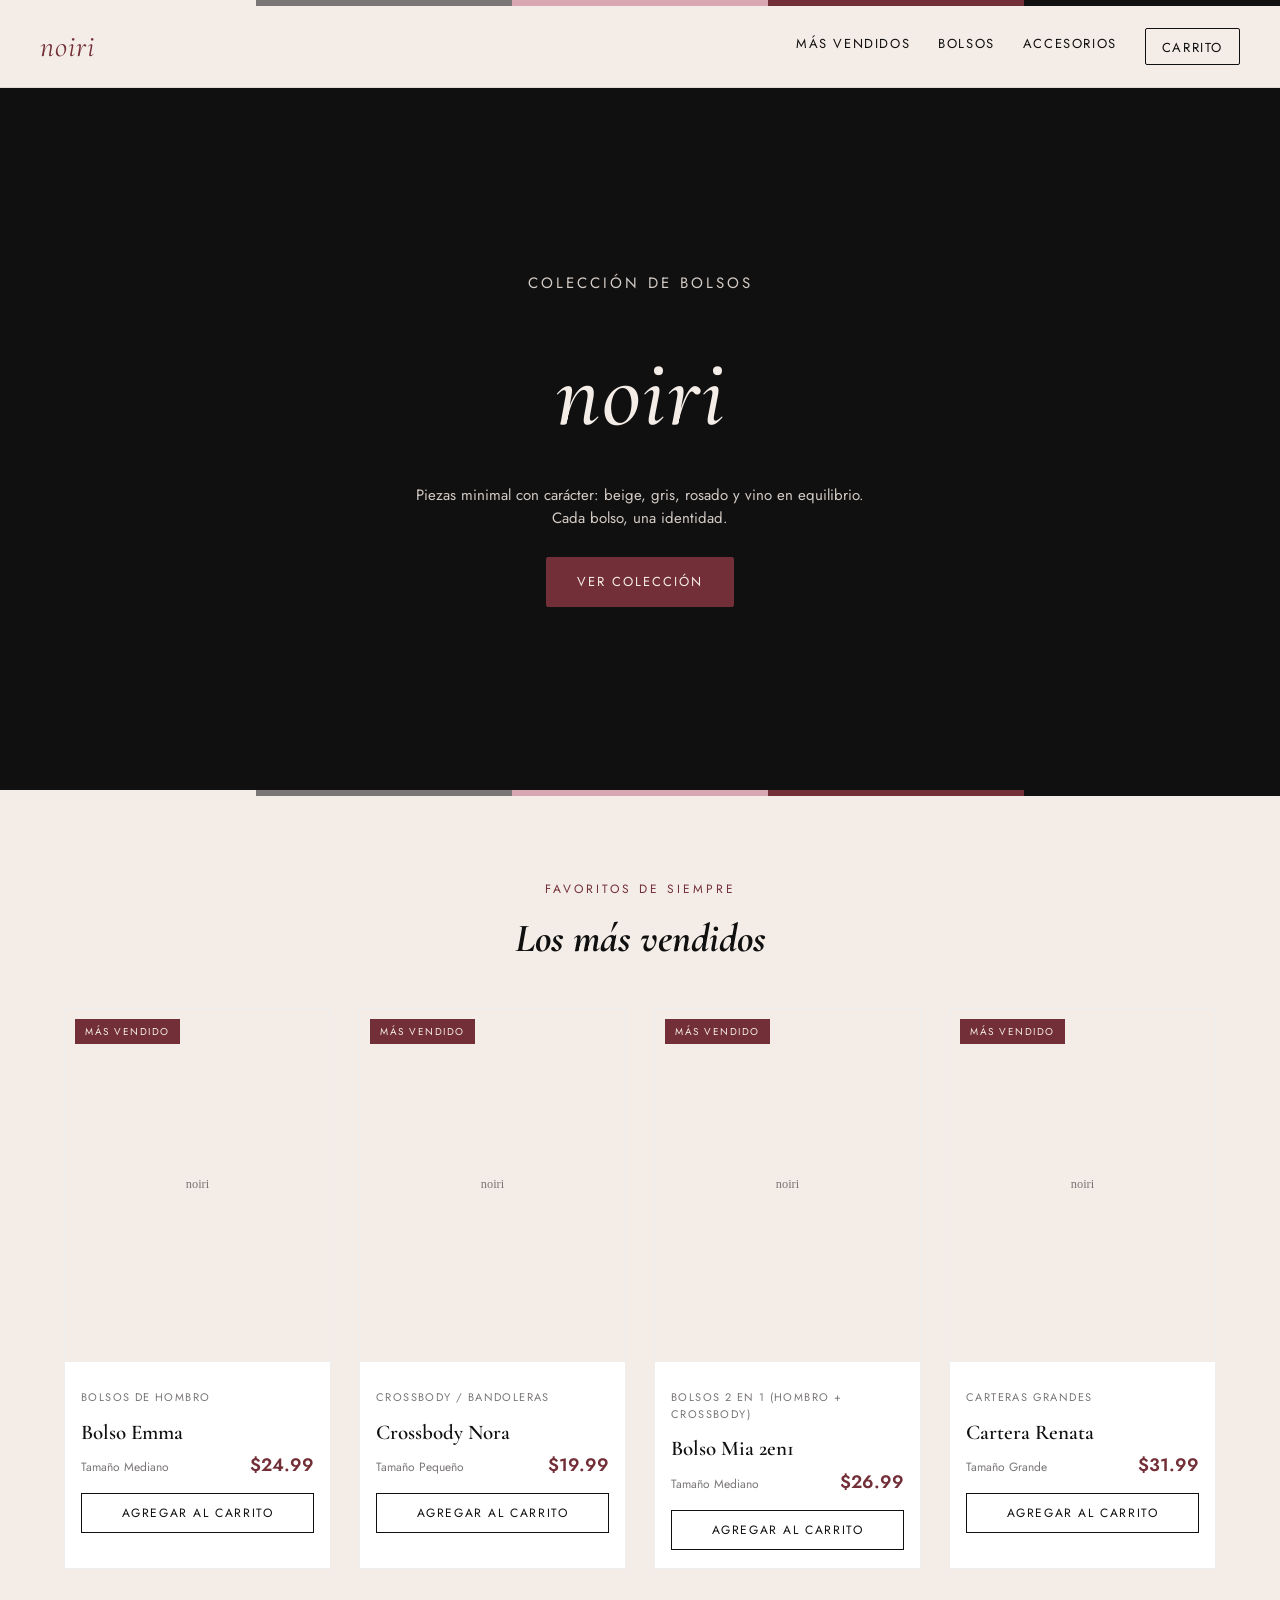
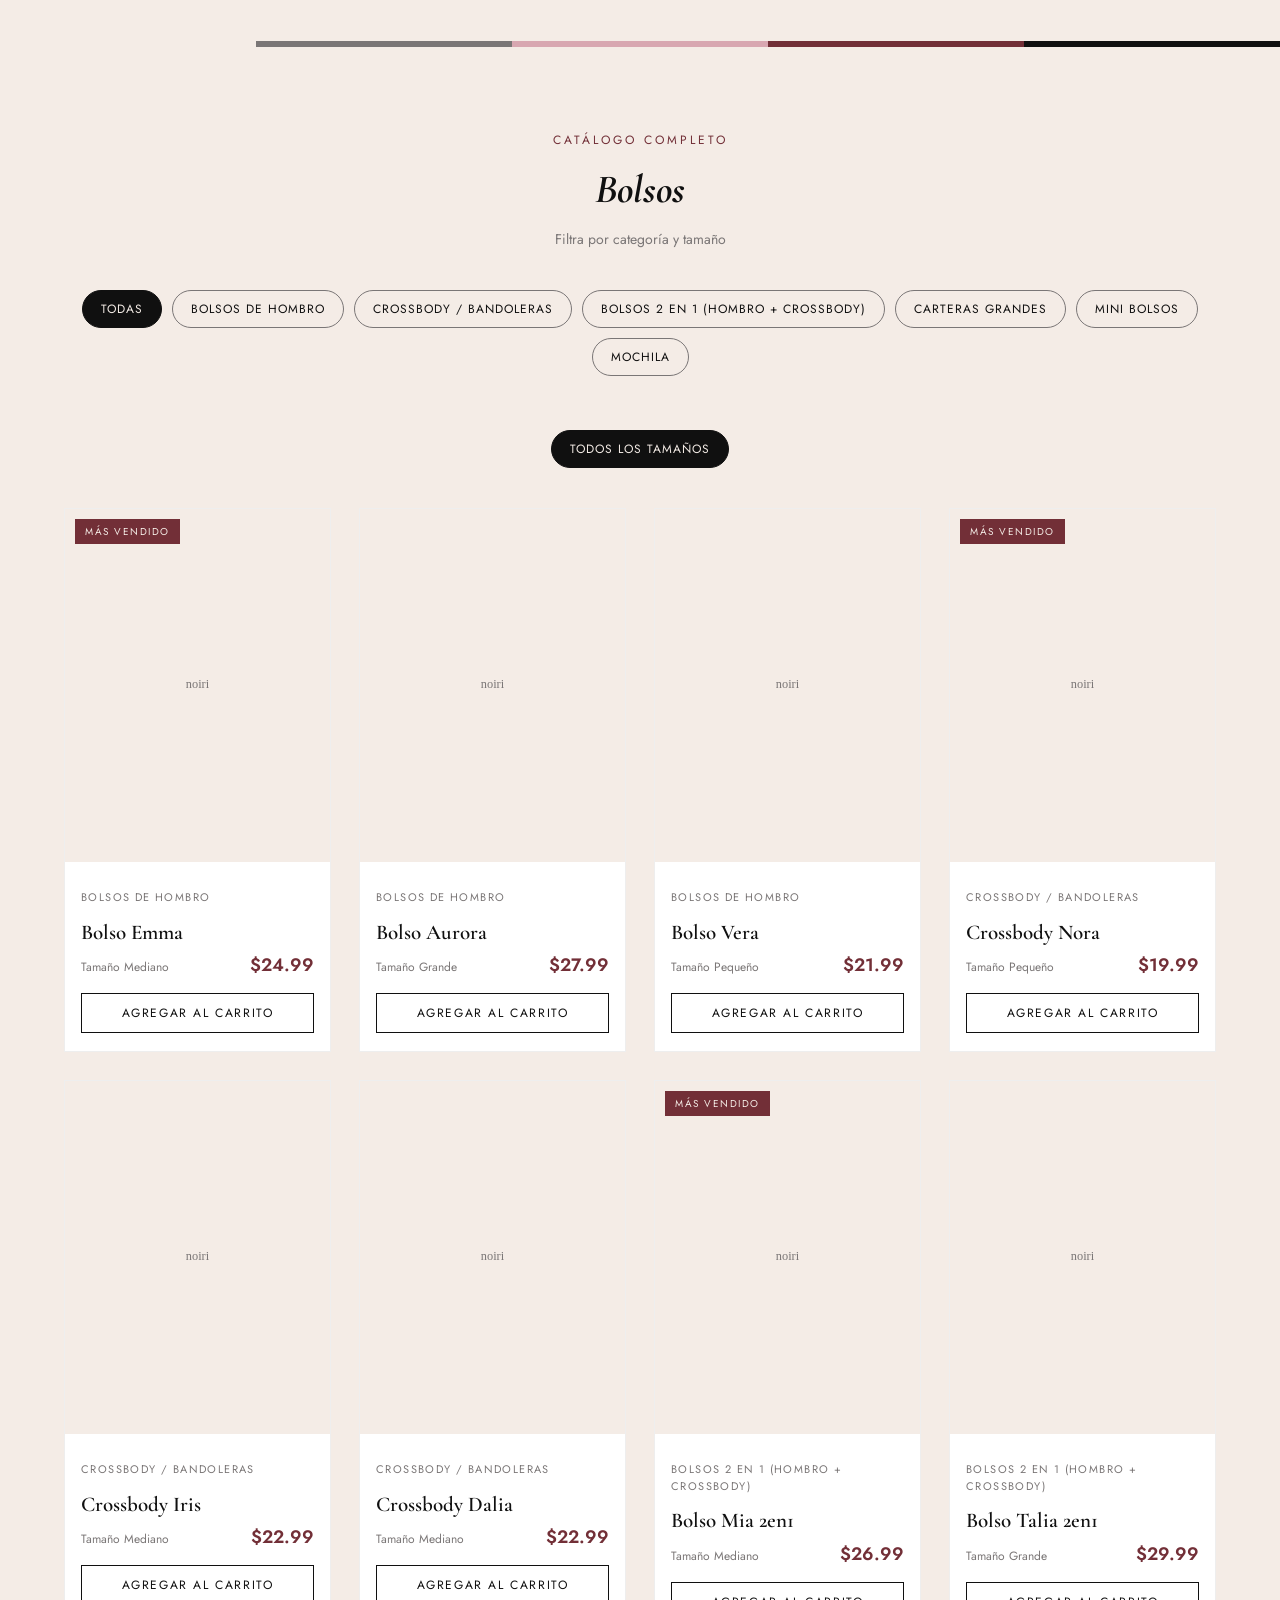
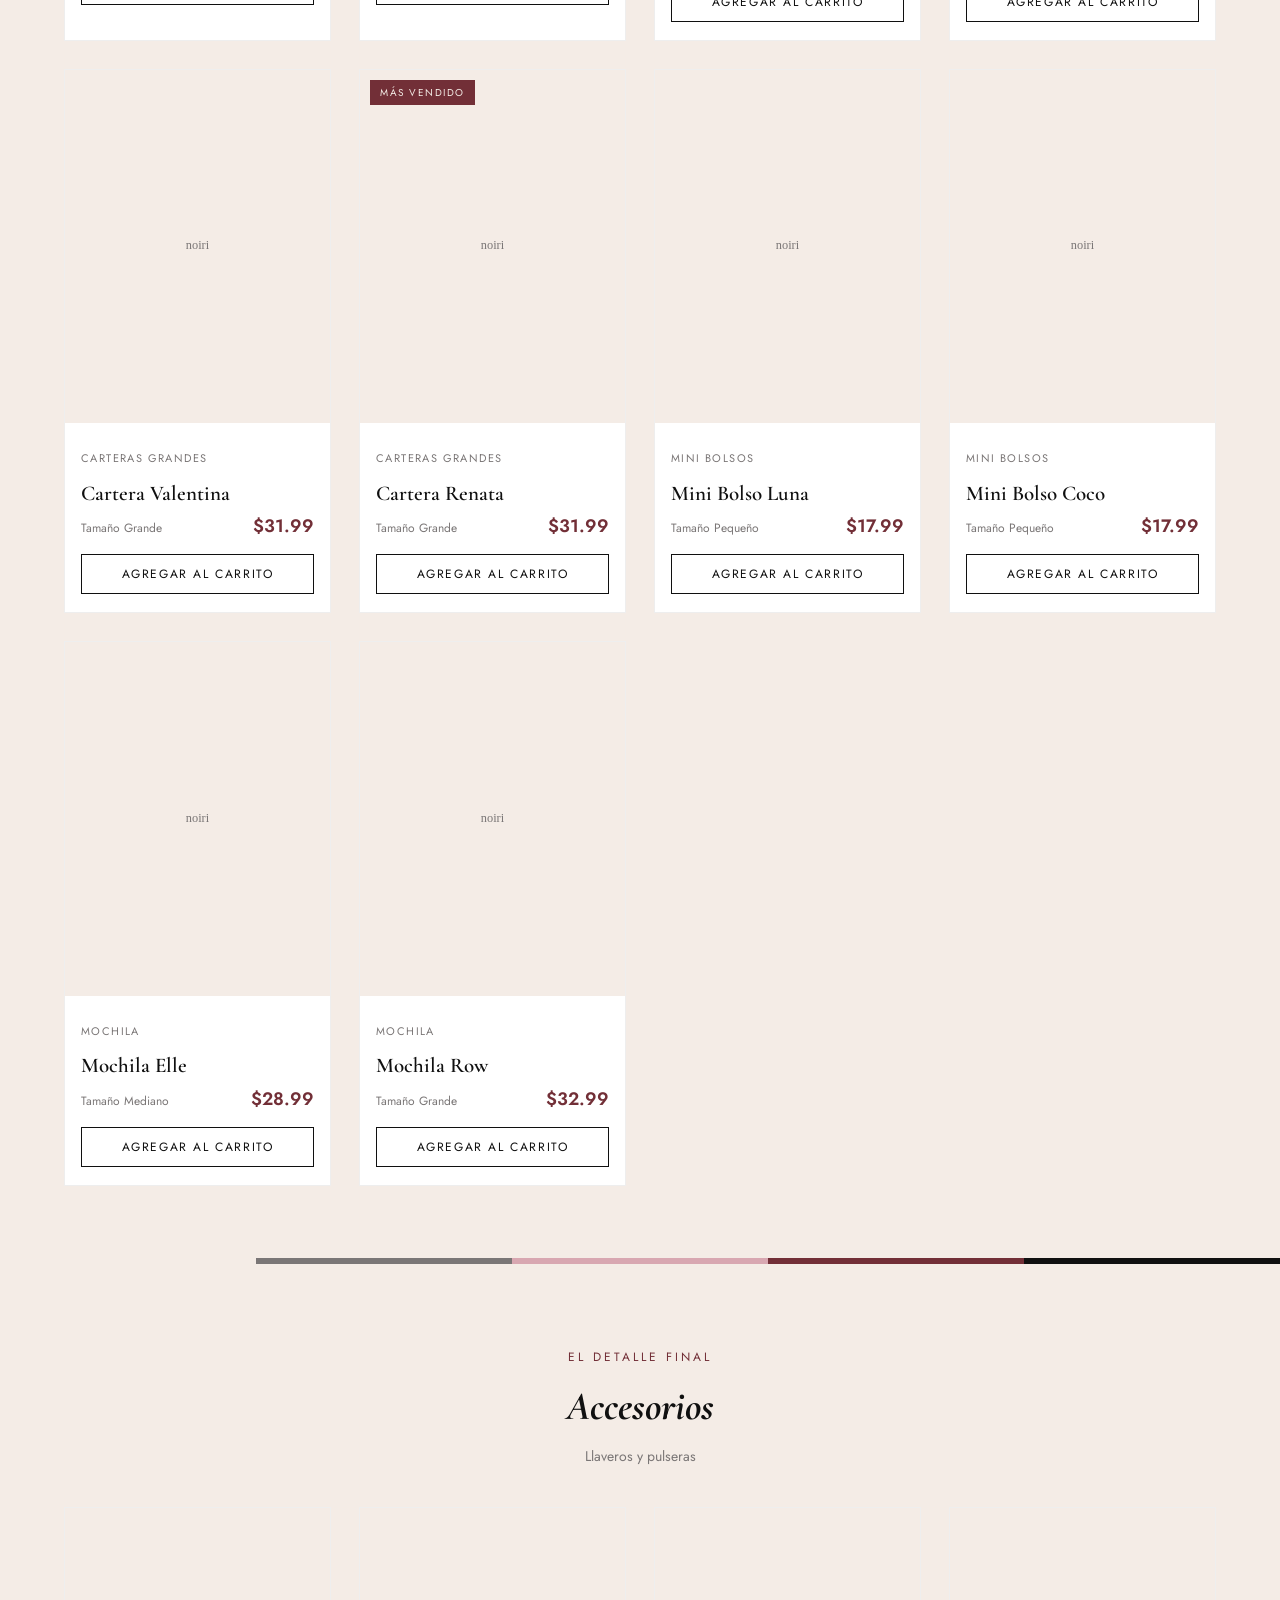
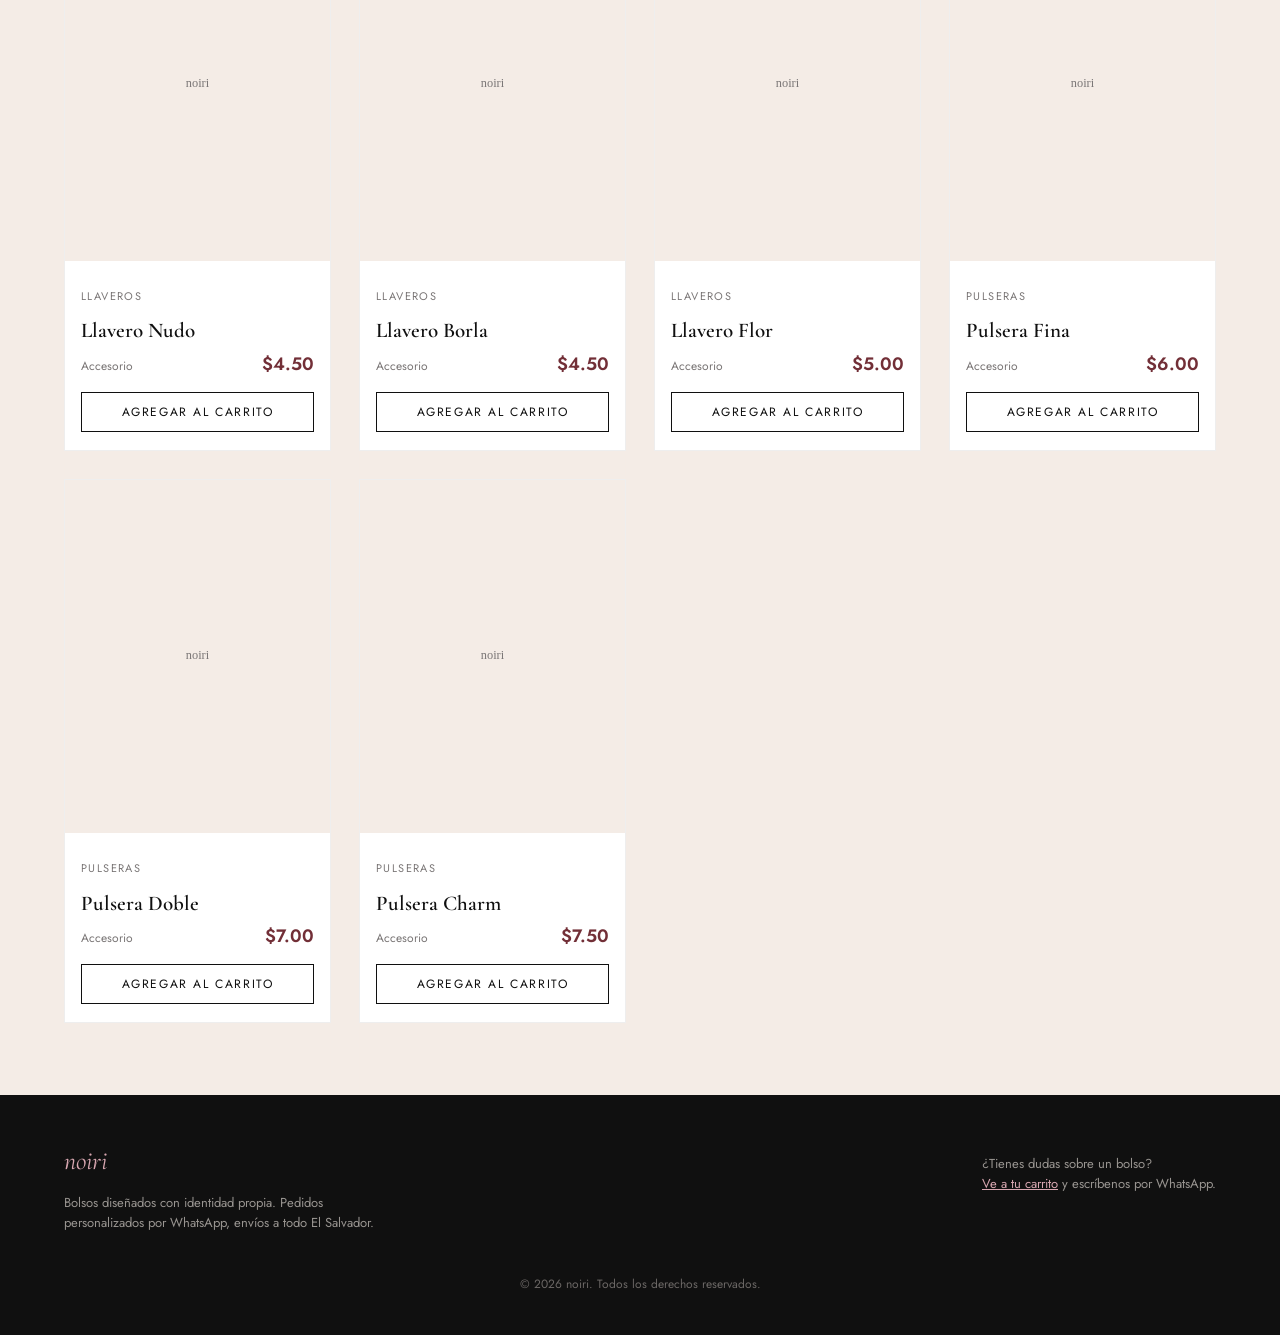
==== index.html @ 3b1f9d17 "Add files via upload" ====
<!DOCTYPE html>
<html lang="es">
<head>
<meta charset="UTF-8">
<meta name="viewport" content="width=device-width, initial-scale=1.0">
<title>noiri — Bolsos con identidad</title>
<meta name="description" content="noiri: bolsos de hombro, crossbody, mini bolsos, carteras grandes, mochilas y accesorios.">
<link rel="preconnect" href="https://fonts.googleapis.com">
<link href="https://fonts.googleapis.com/css2?family=Cormorant+Garamond:ital,wght@0,500;0,600;1,500;1,600&family=Jost:wght@400;500;600&display=swap" rel="stylesheet">
<link rel="stylesheet" href="css/style.css">
</head>
<body>

<div class="cinta-noiri"><span class="c1"></span><span class="c2"></span><span class="c3"></span><span class="c4"></span><span class="c5"></span></div>

<header class="encabezado">
  <div class="envoltorio encabezado-fila" id="encabezadoFila">
    <a href="index.html" class="logo">noiri</a>
    <nav class="nav-principal">
      <a href="#mas-vendidos">Más vendidos</a>
      <a href="#bolsos">Bolsos</a>
      <a href="#accesorios">Accesorios</a>
      <a href="carrito.html" class="icono-carrito">
        Carrito <span class="badge-carrito" data-cart-badge>0</span>
      </a>
    </nav>
    <button class="btn-menu-movil" id="btnMenuMovil" aria-label="Abrir menú">☰</button>
  </div>
</header>

<section class="hero">
  <div class="hero-contenido">
    <p class="hero-eyebrow">Colección de bolsos</p>
    <h1>noiri</h1>
    <p>Piezas minimal con carácter: beige, gris, rosado y vino en equilibrio. Cada bolso, una identidad.</p>
    <a href="#bolsos" class="btn-vino">Ver colección</a>
  </div>
</section>

<div class="cinta-noiri"><span class="c1"></span><span class="c2"></span><span class="c3"></span><span class="c4"></span><span class="c5"></span></div>

<!-- ================= MÁS VENDIDOS ================= -->
<section class="seccion" id="mas-vendidos">
  <div class="envoltorio">
    <div class="seccion-encabezado">
      <p class="seccion-eyebrow">Favoritos de siempre</p>
      <h2 class="seccion-titulo">Los más vendidos</h2>
    </div>
    <div class="grilla-productos" id="grillaMasVendidos"></div>
  </div>
</section>

<div class="cinta-noiri"><span class="c1"></span><span class="c2"></span><span class="c3"></span><span class="c4"></span><span class="c5"></span></div>

<!-- ================= BOLSOS ================= -->
<section class="seccion" id="bolsos">
  <div class="envoltorio">
    <div class="seccion-encabezado">
      <p class="seccion-eyebrow">Catálogo completo</p>
      <h2 class="seccion-titulo">Bolsos</h2>
      <p class="seccion-sub">Filtra por categoría y tamaño</p>
    </div>

    <div class="filtros-fila">
      <div class="filtros" id="filtrosCategoria">
        <button class="chip activo" data-categoria="todas">Todas</button>
        <!-- las categorías se generan también por JS a partir de products.js -->
      </div>
      <div class="filtros" id="filtrosTamano">
        <button class="chip activo" data-tamano="todos">Todos los tamaños</button>
      </div>
    </div>

    <div class="grilla-productos" id="grillaBolsos"></div>
  </div>
</section>

<div class="cinta-noiri"><span class="c1"></span><span class="c2"></span><span class="c3"></span><span class="c4"></span><span class="c5"></span></div>

<!-- ================= ACCESORIOS ================= -->
<section class="seccion" id="accesorios">
  <div class="envoltorio">
    <div class="seccion-encabezado">
      <p class="seccion-eyebrow">El detalle final</p>
      <h2 class="seccion-titulo">Accesorios</h2>
      <p class="seccion-sub">Llaveros y pulseras</p>
    </div>
    <div class="grilla-productos" id="grillaAccesorios"></div>
  </div>
</section>

<!-- ================= MODAL GALERÍA (4 fotos) ================= -->
<div class="modal-fondo" id="modalGaleria">
  <div class="modal-galeria">
    <button class="modal-cerrar" id="cerrarModal" aria-label="Cerrar">&times;</button>
    <h3 class="modal-titulo" id="modalTitulo"></h3>
    <div class="modal-grid-fotos" id="modalFotos"></div>
    <button class="btn-agregar" id="modalBtnAgregar" style="width:auto; padding:12px 28px;">Agregar al carrito</button>
  </div>
</div>

<footer>
  <div class="envoltorio footer-fila">
    <div>
      <div class="footer-logo">noiri</div>
      <p>Bolsos diseñados con identidad propia. Pedidos personalizados por WhatsApp, envíos a todo El Salvador.</p>
    </div>
    <div>
      <p>¿Tienes dudas sobre un bolso?<br><a href="carrito.html" style="color:#D8A7B1; text-decoration:underline;">Ve a tu carrito</a> y escríbenos por WhatsApp.</p>
    </div>
  </div>
  <p class="footer-copy">© <span id="anio"></span> noiri. Todos los derechos reservados.</p>
</footer>

<script src="js/products.js"></script>
<script src="js/common.js"></script>
<script src="js/store.js"></script>
<script>document.getElementById("anio").textContent = new Date().getFullYear();</script>
</body>
</html>
---- css/style.css ----
/* ==========================================================================
   NOIRI — Identidad visual
   Beige base · Gris equilibrador · Rosado femenino · Vino con carácter
   · Negro estructura
   ========================================================================== */

:root {
  --beige: #F4ECE6;
  --gris: #7A7676;
  --rosado: #D8A7B1;
  --vino: #722F37;
  --negro: #101010;

  --radio: 2px;
  --transicion: 0.35s ease;
  --font-display: "Cormorant Garamond", Georgia, serif;
  --font-body: "Jost", "Helvetica Neue", Arial, sans-serif;
}

* { box-sizing: border-box; }
html { scroll-behavior: smooth; }

body {
  margin: 0;
  background: var(--beige);
  color: var(--negro);
  font-family: var(--font-body);
  font-size: 16px;
  line-height: 1.5;
  -webkit-font-smoothing: antialiased;
}

img { max-width: 100%; display: block; }
a { color: inherit; text-decoration: none; }
button { font-family: inherit; cursor: pointer; }

/* -------------------- La "cinta" — elemento firma de la marca --------------------
   Franja delgada con los 5 colores oficiales. Actúa como el "sello" de noiri
   y reaparece como separador entre secciones en vez de una línea genérica. */
.cinta-noiri {
  height: 6px;
  width: 100%;
  display: flex;
}
.cinta-noiri span { flex: 1; }
.cinta-noiri .c1 { background: var(--beige); }
.cinta-noiri .c2 { background: var(--gris); }
.cinta-noiri .c3 { background: var(--rosado); }
.cinta-noiri .c4 { background: var(--vino); }
.cinta-noiri .c5 { background: var(--negro); }

.envoltorio {
  max-width: 1200px;
  margin: 0 auto;
  padding: 0 24px;
}

/* -------------------- Encabezado -------------------- */
.encabezado {
  position: sticky;
  top: 0;
  z-index: 40;
  background: var(--beige);
  border-bottom: 1px solid rgba(16,16,16,0.08);
}
.encabezado-fila {
  display: flex;
  align-items: center;
  justify-content: space-between;
  padding: 18px 0;
}
.logo {
  font-family: var(--font-display);
  font-style: italic;
  font-size: 30px;
  letter-spacing: 1px;
  color: var(--vino);
}
.nav-principal {
  display: flex;
  gap: 28px;
  align-items: center;
}
.nav-principal a {
  font-size: 13px;
  letter-spacing: 1.6px;
  text-transform: uppercase;
  color: var(--negro);
  position: relative;
  padding-bottom: 6px;
}
.nav-principal a::after {
  content: "";
  position: absolute;
  left: 0; right: 0; bottom: 0;
  height: 1px;
  background: var(--vino);
  transform: scaleX(0);
  transition: transform var(--transicion);
}
.nav-principal a:hover::after { transform: scaleX(1); }

.icono-carrito {
  position: relative;
  display: inline-flex;
  align-items: center;
  gap: 6px;
  font-size: 13px;
  letter-spacing: 1.4px;
  text-transform: uppercase;
  border: 1px solid var(--negro);
  padding: 9px 16px;
  border-radius: var(--radio);
  transition: background var(--transicion), color var(--transicion);
}
.icono-carrito:hover { background: var(--negro); color: var(--beige); }
.badge-carrito {
  display: none;
  align-items: center;
  justify-content: center;
  min-width: 18px;
  height: 18px;
  border-radius: 50%;
  background: var(--vino);
  color: var(--beige);
  font-size: 11px;
  padding: 0 4px;
}

.btn-menu-movil {
  display: none;
  background: none;
  border: none;
  font-size: 26px;
  color: var(--negro);
}

/* -------------------- Héroe -------------------- */
.hero {
  position: relative;
  min-height: 78vh;
  display: flex;
  align-items: center;
  justify-content: center;
  text-align: center;
  background: linear-gradient(180deg, rgba(16,16,16,0.08), rgba(16,16,16,0.35)),
              var(--negro) url("../images/hero.webp") center/cover no-repeat;
}
.hero-contenido { color: var(--beige); padding: 0 20px; }
.hero-eyebrow {
  font-size: 12px;
  letter-spacing: 3px;
  text-transform: uppercase;
  color: var(--rosado);
  margin-bottom: 18px;
}
.hero h1 {
  font-family: var(--font-display);
  font-style: italic;
  font-weight: 500;
  font-size: clamp(48px, 9vw, 96px);
  margin: 0 0 18px;
  letter-spacing: 1px;
}
.hero p {
  max-width: 480px;
  margin: 0 auto 28px;
  font-size: 15px;
  color: rgba(244,236,230,0.85);
}
.btn-vino {
  display: inline-block;
  background: var(--vino);
  color: var(--beige);
  border: 1px solid var(--vino);
  padding: 14px 30px;
  font-size: 13px;
  letter-spacing: 2px;
  text-transform: uppercase;
  border-radius: var(--radio);
  transition: background var(--transicion), color var(--transicion);
}
.btn-vino:hover { background: transparent; color: var(--beige); border-color: var(--beige); }

/* -------------------- Secciones -------------------- */
.seccion { padding: 72px 0; }
.seccion-encabezado { text-align: center; margin-bottom: 40px; }
.seccion-eyebrow {
  font-size: 12px;
  letter-spacing: 3px;
  text-transform: uppercase;
  color: var(--vino);
  margin-bottom: 10px;
}
.seccion-titulo {
  font-family: var(--font-display);
  font-style: italic;
  font-size: 40px;
  margin: 0;
  color: var(--negro);
}
.seccion-sub {
  color: var(--gris);
  font-size: 14px;
  margin-top: 10px;
}

/* -------------------- Filtros -------------------- */
.filtros {
  display: flex;
  flex-wrap: wrap;
  gap: 10px;
  justify-content: center;
  margin-bottom: 40px;
}
.chip {
  font-size: 12px;
  letter-spacing: 1px;
  text-transform: uppercase;
  padding: 9px 18px;
  border: 1px solid var(--gris);
  border-radius: 20px;
  background: transparent;
  color: var(--negro);
  transition: all var(--transicion);
}
.chip:hover { border-color: var(--vino); }
.chip.activo {
  background: var(--negro);
  border-color: var(--negro);
  color: var(--beige);
}
.filtros-fila { display: flex; flex-direction: column; gap: 14px; align-items: center; }

/* -------------------- Grilla de productos -------------------- */
.grilla-productos {
  display: grid;
  grid-template-columns: repeat(auto-fill, minmax(230px, 1fr));
  gap: 28px;
}
.tarjeta-producto {
  background: #fff;
  border: 1px solid rgba(16,16,16,0.07);
  overflow: hidden;
  transition: box-shadow var(--transicion);
}
.tarjeta-producto:hover { box-shadow: 0 14px 30px rgba(16,16,16,0.12); }

.foto-producto {
  position: relative;
  aspect-ratio: 3 / 4;
  overflow: hidden;
  background: var(--beige);
  cursor: pointer;
}
.foto-producto img {
  position: absolute;
  inset: 0;
  width: 100%; height: 100%;
  object-fit: cover;
  transition: opacity var(--transicion);
}
.foto-producto img.foto-atras { opacity: 0; }
.foto-producto:hover img.foto-frente { opacity: 0; }
.foto-producto:hover img.foto-atras { opacity: 1; }

.etiqueta-vendido {
  position: absolute;
  top: 10px; left: 10px;
  background: var(--vino);
  color: var(--beige);
  font-size: 10px;
  letter-spacing: 1.5px;
  text-transform: uppercase;
  padding: 5px 10px;
  z-index: 2;
}

.info-producto { padding: 16px 16px 18px; }
.info-producto .categoria {
  font-size: 11px;
  letter-spacing: 1.4px;
  text-transform: uppercase;
  color: var(--gris);
}
.info-producto h3 {
  font-family: var(--font-display);
  font-size: 21px;
  margin: 6px 0 4px;
  font-weight: 600;
}
.info-producto .tamano-precio {
  display: flex;
  justify-content: space-between;
  align-items: baseline;
  margin-bottom: 14px;
}
.info-producto .tamano-precio .precio {
  font-size: 18px;
  color: var(--vino);
  font-weight: 600;
}
.info-producto .tamano-precio .tamano { font-size: 12px; color: var(--gris); }

.btn-agregar {
  width: 100%;
  border: 1px solid var(--negro);
  background: transparent;
  color: var(--negro);
  padding: 10px 0;
  font-size: 12px;
  letter-spacing: 1.6px;
  text-transform: uppercase;
  transition: background var(--transicion), color var(--transicion);
}
.btn-agregar:hover { background: var(--negro); color: var(--beige); }
.btn-agregar.agregado { background: var(--vino); color: var(--beige); border-color: var(--vino); }

/* -------------------- Modal galería (4 fotos) -------------------- */
.modal-fondo {
  display: none;
  position: fixed; inset: 0;
  background: rgba(16,16,16,0.75);
  z-index: 100;
  align-items: center;
  justify-content: center;
  padding: 20px;
}
.modal-fondo.abierto { display: flex; }
.modal-galeria {
  background: var(--beige);
  max-width: 880px;
  width: 100%;
  max-height: 90vh;
  overflow-y: auto;
  padding: 26px;
  position: relative;
}
.modal-cerrar {
  position: absolute;
  top: 14px; right: 18px;
  background: none; border: none;
  font-size: 26px;
  color: var(--negro);
  line-height: 1;
}
.modal-titulo { font-family: var(--font-display); font-size: 26px; margin: 0 0 16px; }
.modal-grid-fotos {
  display: grid;
  grid-template-columns: repeat(4, 1fr);
  gap: 12px;
  margin-bottom: 20px;
}
.modal-grid-fotos figure { margin: 0; }
.modal-grid-fotos img { aspect-ratio: 3/4; object-fit: cover; }
.modal-grid-fotos figcaption {
  text-align: center;
  font-size: 11px;
  letter-spacing: 1px;
  text-transform: uppercase;
  color: var(--gris);
  margin-top: 6px;
}

/* -------------------- Footer -------------------- */
footer { background: var(--negro); color: var(--beige); padding: 46px 0 30px; }
.footer-fila { display: flex; justify-content: space-between; flex-wrap: wrap; gap: 24px; }
.footer-logo { font-family: var(--font-display); font-style: italic; font-size: 26px; color: var(--rosado); }
.footer-fila p { color: rgba(244,236,230,0.6); font-size: 13px; max-width: 320px; }
.footer-copy { text-align: center; margin-top: 30px; font-size: 12px; color: rgba(244,236,230,0.4); }

/* ==========================================================================
   CARRITO Y ENVÍO
   ========================================================================== */
.carrito-layout {
  display: grid;
  grid-template-columns: 1.5fr 1fr;
  gap: 40px;
  align-items: start;
}
.carrito-lista { display: flex; flex-direction: column; gap: 16px; }
.carrito-vacio { text-align: center; padding: 60px 20px; color: var(--gris); }
.carrito-vacio a { color: var(--vino); text-decoration: underline; }

.linea-carrito {
  display: grid;
  grid-template-columns: 84px 1fr auto;
  gap: 16px;
  align-items: center;
  background: #fff;
  border: 1px solid rgba(16,16,16,0.07);
  padding: 14px;
}
.linea-carrito img { width: 84px; height: 112px; object-fit: cover; }
.linea-carrito h4 { margin: 0 0 4px; font-family: var(--font-display); font-size: 18px; }
.linea-carrito .meta { font-size: 12px; color: var(--gris); margin-bottom: 8px; }
.linea-carrito .precio-unit { font-size: 13px; color: var(--vino); }

.stepper { display: flex; align-items: center; border: 1px solid var(--gris); width: fit-content; }
.stepper button {
  width: 28px; height: 28px;
  background: none; border: none;
  font-size: 16px; color: var(--negro);
}
.stepper span { width: 30px; text-align: center; font-size: 14px; }

.col-derecha-carrito { display: flex; flex-direction: column; gap: 10px; text-align: right; }
.btn-quitar { border: none; background: none; color: var(--gris); font-size: 12px; text-decoration: underline; }
.subtotal-linea { font-weight: 600; }

.bloque {
  background: #fff;
  border: 1px solid rgba(16,16,16,0.07);
  padding: 22px;
  margin-bottom: 20px;
}
.bloque h3 {
  font-family: var(--font-display);
  font-size: 20px;
  margin: 0 0 16px;
}
.fila-total { display: flex; justify-content: space-between; font-size: 14px; margin-bottom: 8px; color: var(--negro); }
.fila-total.grande { font-size: 19px; font-weight: 600; border-top: 1px solid rgba(16,16,16,0.1); padding-top: 12px; margin-top: 10px; }
.fila-total .valor-descuento { color: var(--vino); }

.grupo-descuento { display: flex; gap: 8px; margin-top: 6px; }
.grupo-descuento input {
  flex: 1;
  padding: 10px 12px;
  border: 1px solid var(--gris);
  font-size: 13px;
  text-transform: uppercase;
}
.grupo-descuento button {
  background: var(--negro);
  color: var(--beige);
  border: none;
  padding: 0 16px;
  font-size: 12px;
  letter-spacing: 1px;
  text-transform: uppercase;
}
.msg-descuento { font-size: 12px; margin-top: 8px; }
.msg-descuento.ok { color: #4b7a4f; }
.msg-descuento.error { color: var(--vino); }
.nota-descuento { font-size: 11px; color: var(--gris); margin-top: 6px; }

.metodos-envio { display: flex; gap: 12px; margin-bottom: 18px; }
.metodo-envio {
  flex: 1;
  border: 1px solid var(--gris);
  padding: 14px 12px;
  text-align: center;
  cursor: pointer;
  font-size: 13px;
}
.metodo-envio strong { display: block; font-family: var(--font-display); font-size: 17px; margin-bottom: 4px; }
.metodo-envio.activo { border-color: var(--vino); background: rgba(114,47,55,0.06); }

.campo { margin-bottom: 14px; }
.campo label { display: block; font-size: 12px; letter-spacing: 0.6px; margin-bottom: 6px; color: var(--gris); text-transform: uppercase; }
.campo input, .campo select, .campo textarea {
  width: 100%;
  padding: 11px 12px;
  border: 1px solid var(--gris);
  font-family: var(--font-body);
  font-size: 14px;
  background: #fff;
  color: var(--negro);
}
.campo textarea { min-height: 70px; resize: vertical; }
.campos-envio { display: none; }
.campos-envio.visible { display: block; }

.btn-whatsapp {
  width: 100%;
  background: #722F37;
  color: var(--beige);
  border: none;
  padding: 16px;
  font-size: 14px;
  letter-spacing: 1.5px;
  text-transform: uppercase;
  display: flex;
  align-items: center;
  justify-content: center;
  gap: 10px;
  transition: opacity var(--transicion);
}
.btn-whatsapp:hover { opacity: 0.88; }
.btn-whatsapp:disabled { background: var(--gris); cursor: not-allowed; }
.aviso-form { font-size: 12px; color: var(--vino); margin-top: 10px; text-align: center; }

/* -------------------- Responsive -------------------- */
@media (max-width: 900px) {
  .carrito-layout { grid-template-columns: 1fr; }
}
@media (max-width: 768px) {
  .nav-principal { display: none; }
  .btn-menu-movil { display: block; }
  .encabezado-fila.menu-abierto .nav-principal {
    display: flex;
    position: absolute;
    top: 100%; left: 0; right: 0;
    background: var(--beige);
    flex-direction: column;
    padding: 20px 24px;
    border-bottom: 1px solid rgba(16,16,16,0.08);
    gap: 18px;
  }
  .modal-grid-fotos { grid-template-columns: repeat(2, 1fr); }
  .linea-carrito { grid-template-columns: 70px 1fr; }
  .col-derecha-carrito { grid-column: 1 / -1; flex-direction: row; justify-content: space-between; align-items: center; text-align: left; }
}
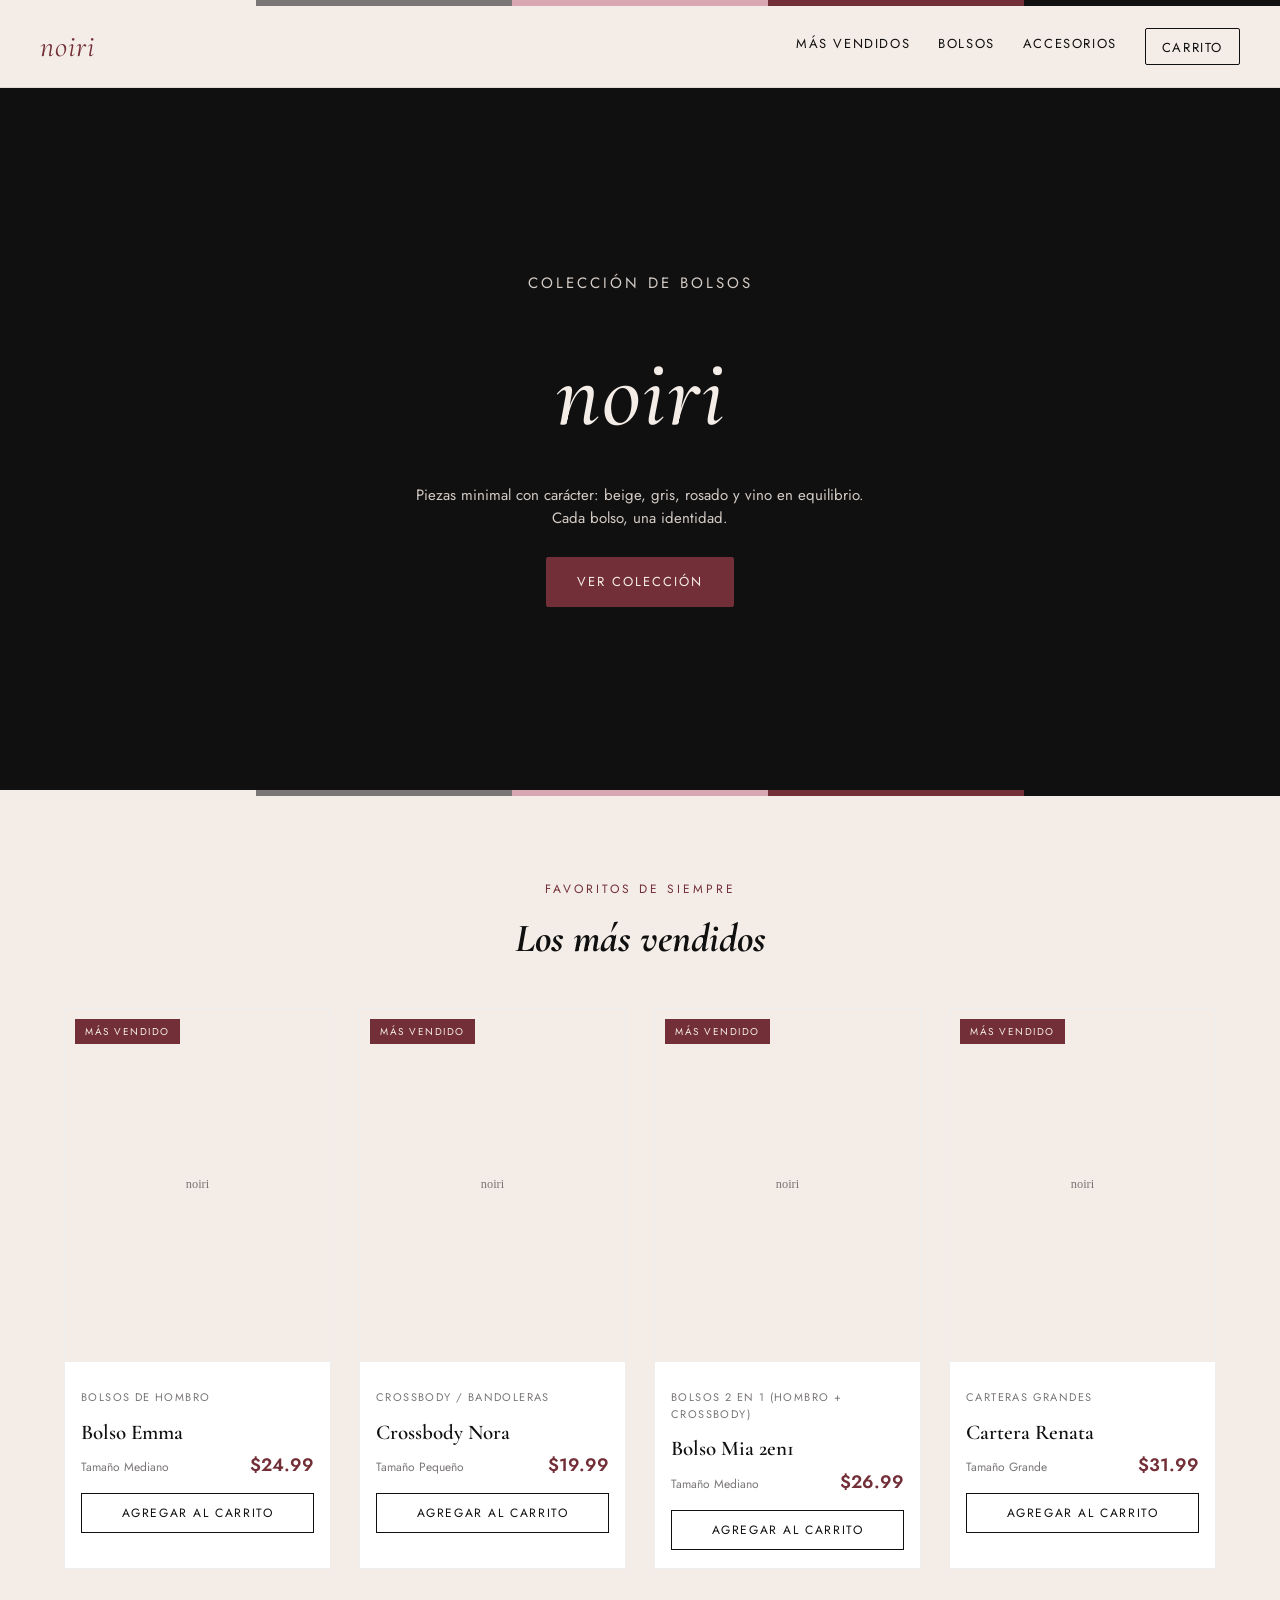
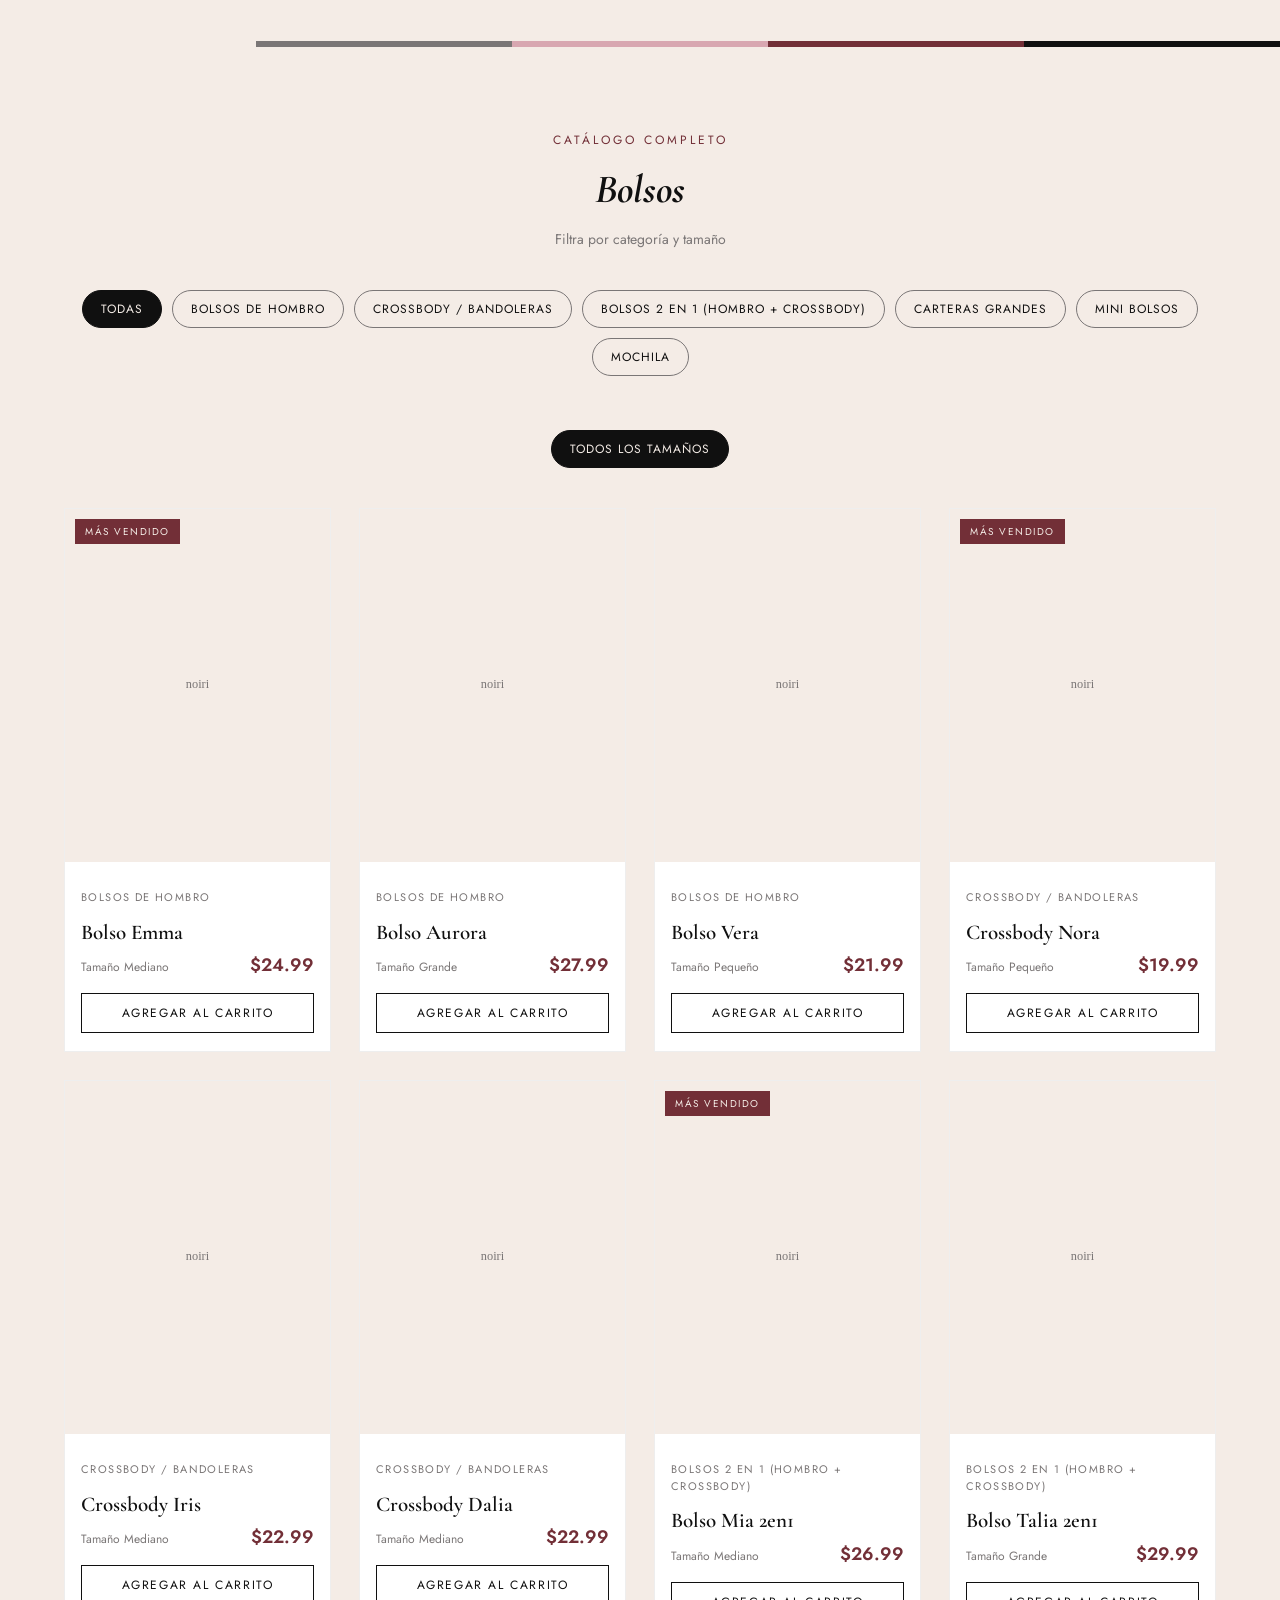
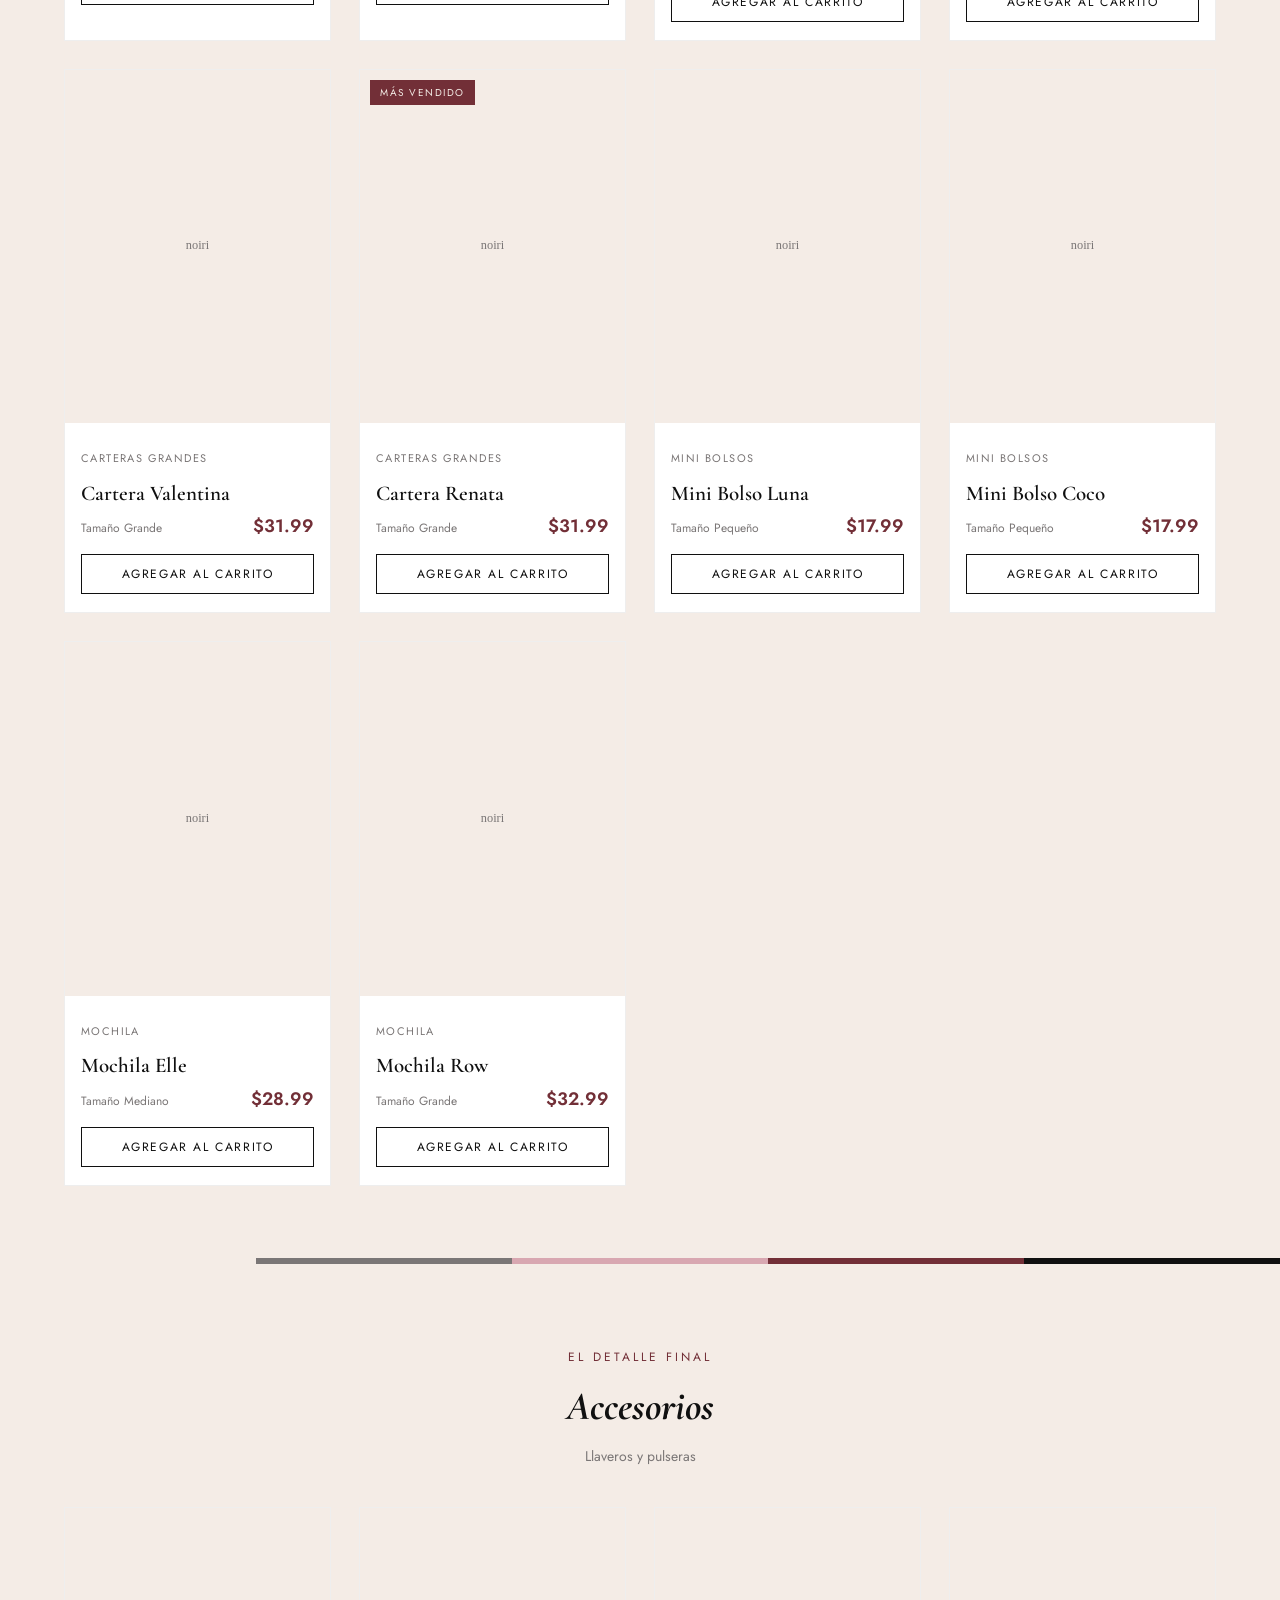
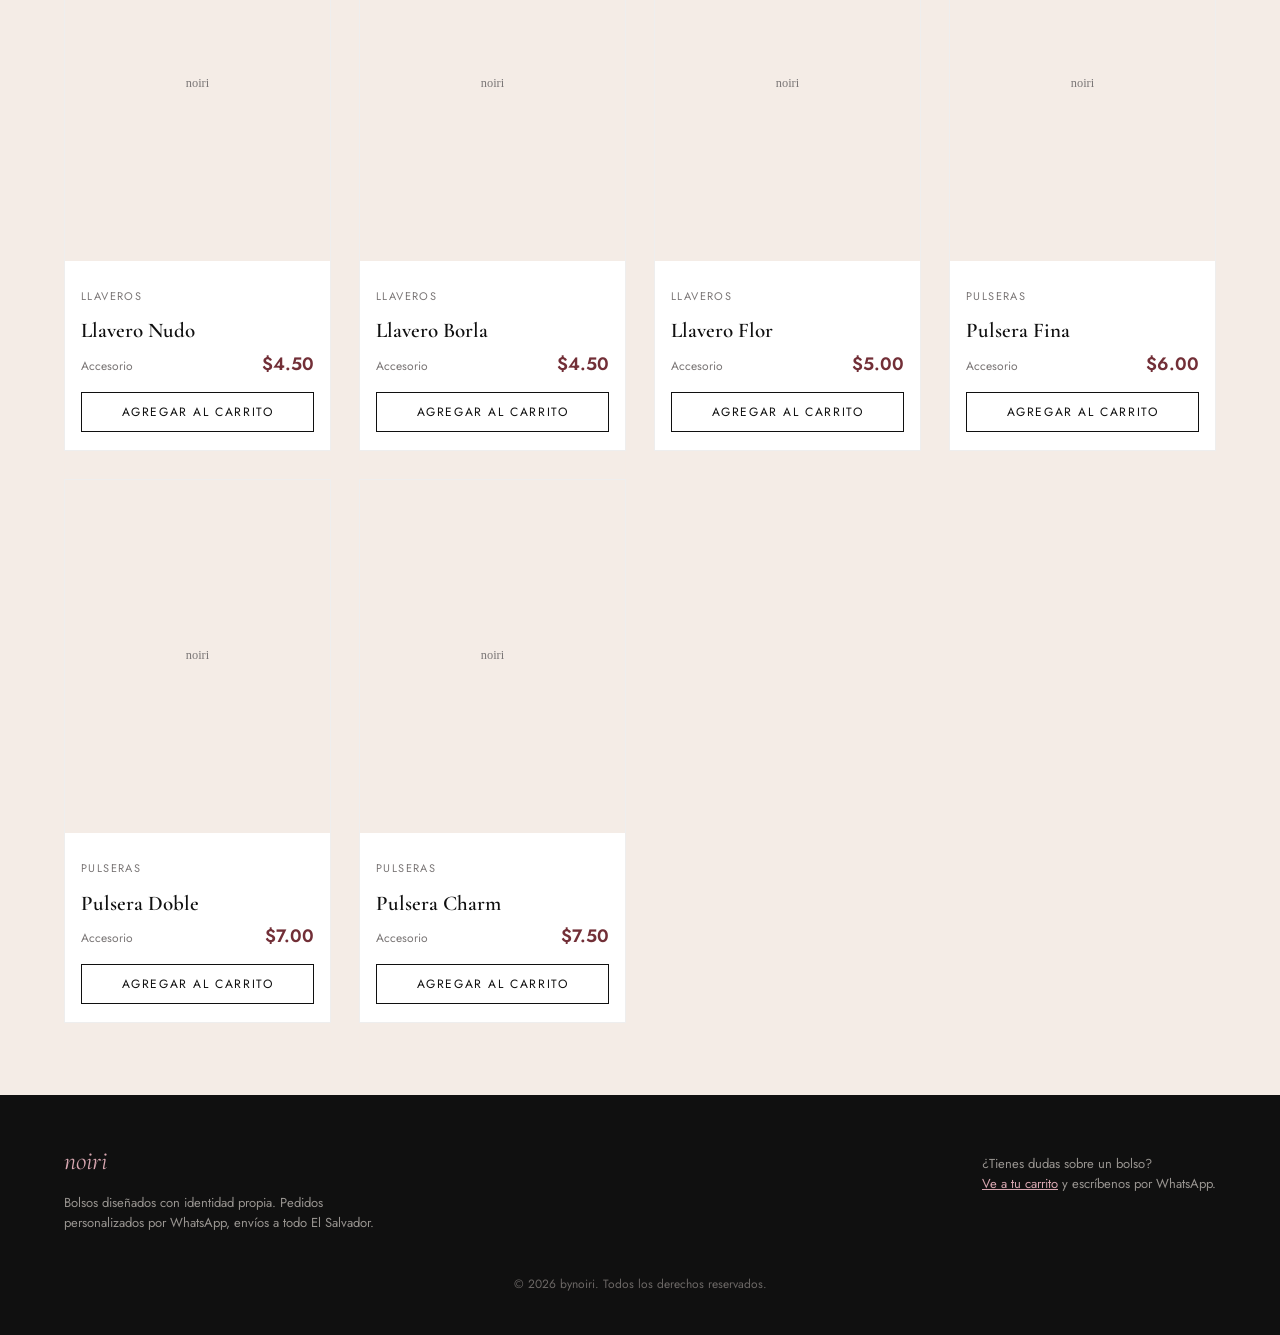
==== commit 96b85644: "Update index.html" ====
--- a/index.html
+++ b/index.html
@@ -109,7 +109,7 @@
       <p>¿Tienes dudas sobre un bolso?<br><a href="carrito.html" style="color:#D8A7B1; text-decoration:underline;">Ve a tu carrito</a> y escríbenos por WhatsApp.</p>
     </div>
   </div>
-  <p class="footer-copy">© <span id="anio"></span> noiri. Todos los derechos reservados.</p>
+  <p class="footer-copy">© <span id="anio"></span> bynoiri. Todos los derechos reservados.</p>
 </footer>
 
 <script src="js/products.js"></script>
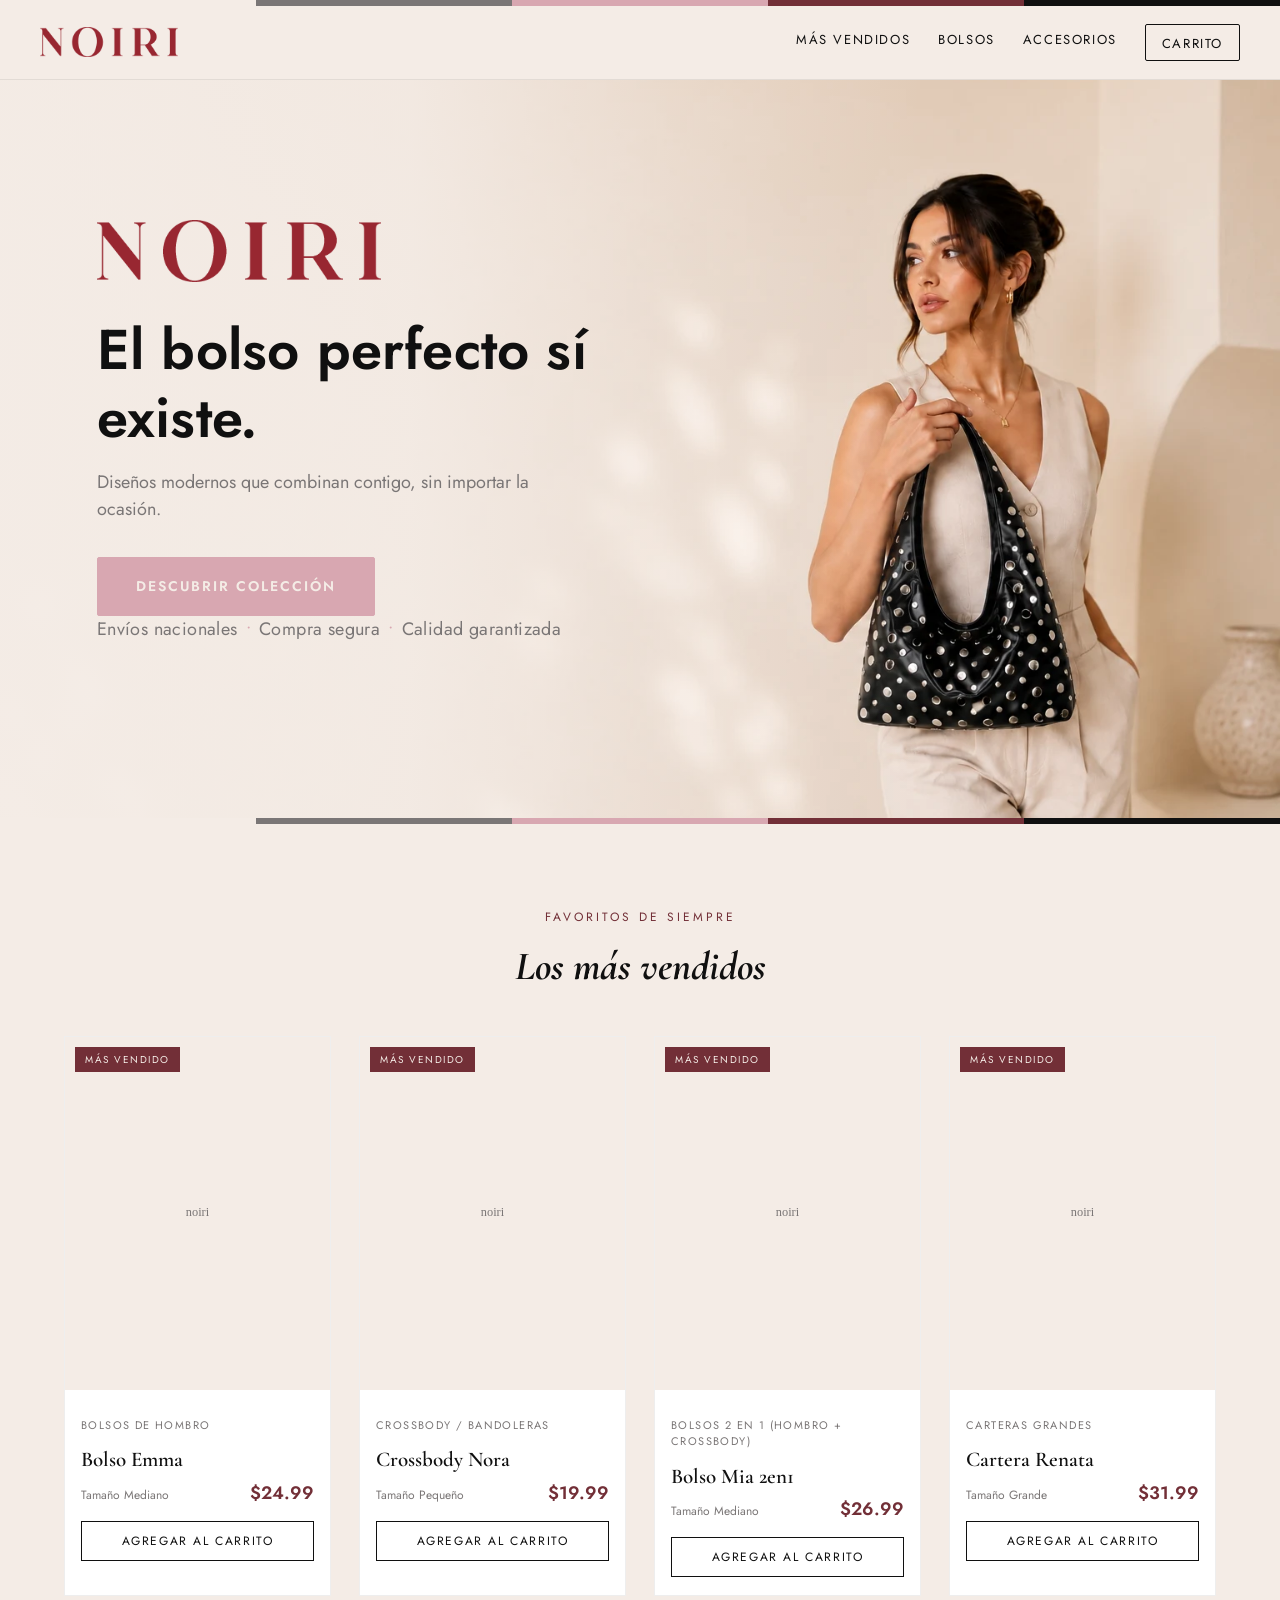
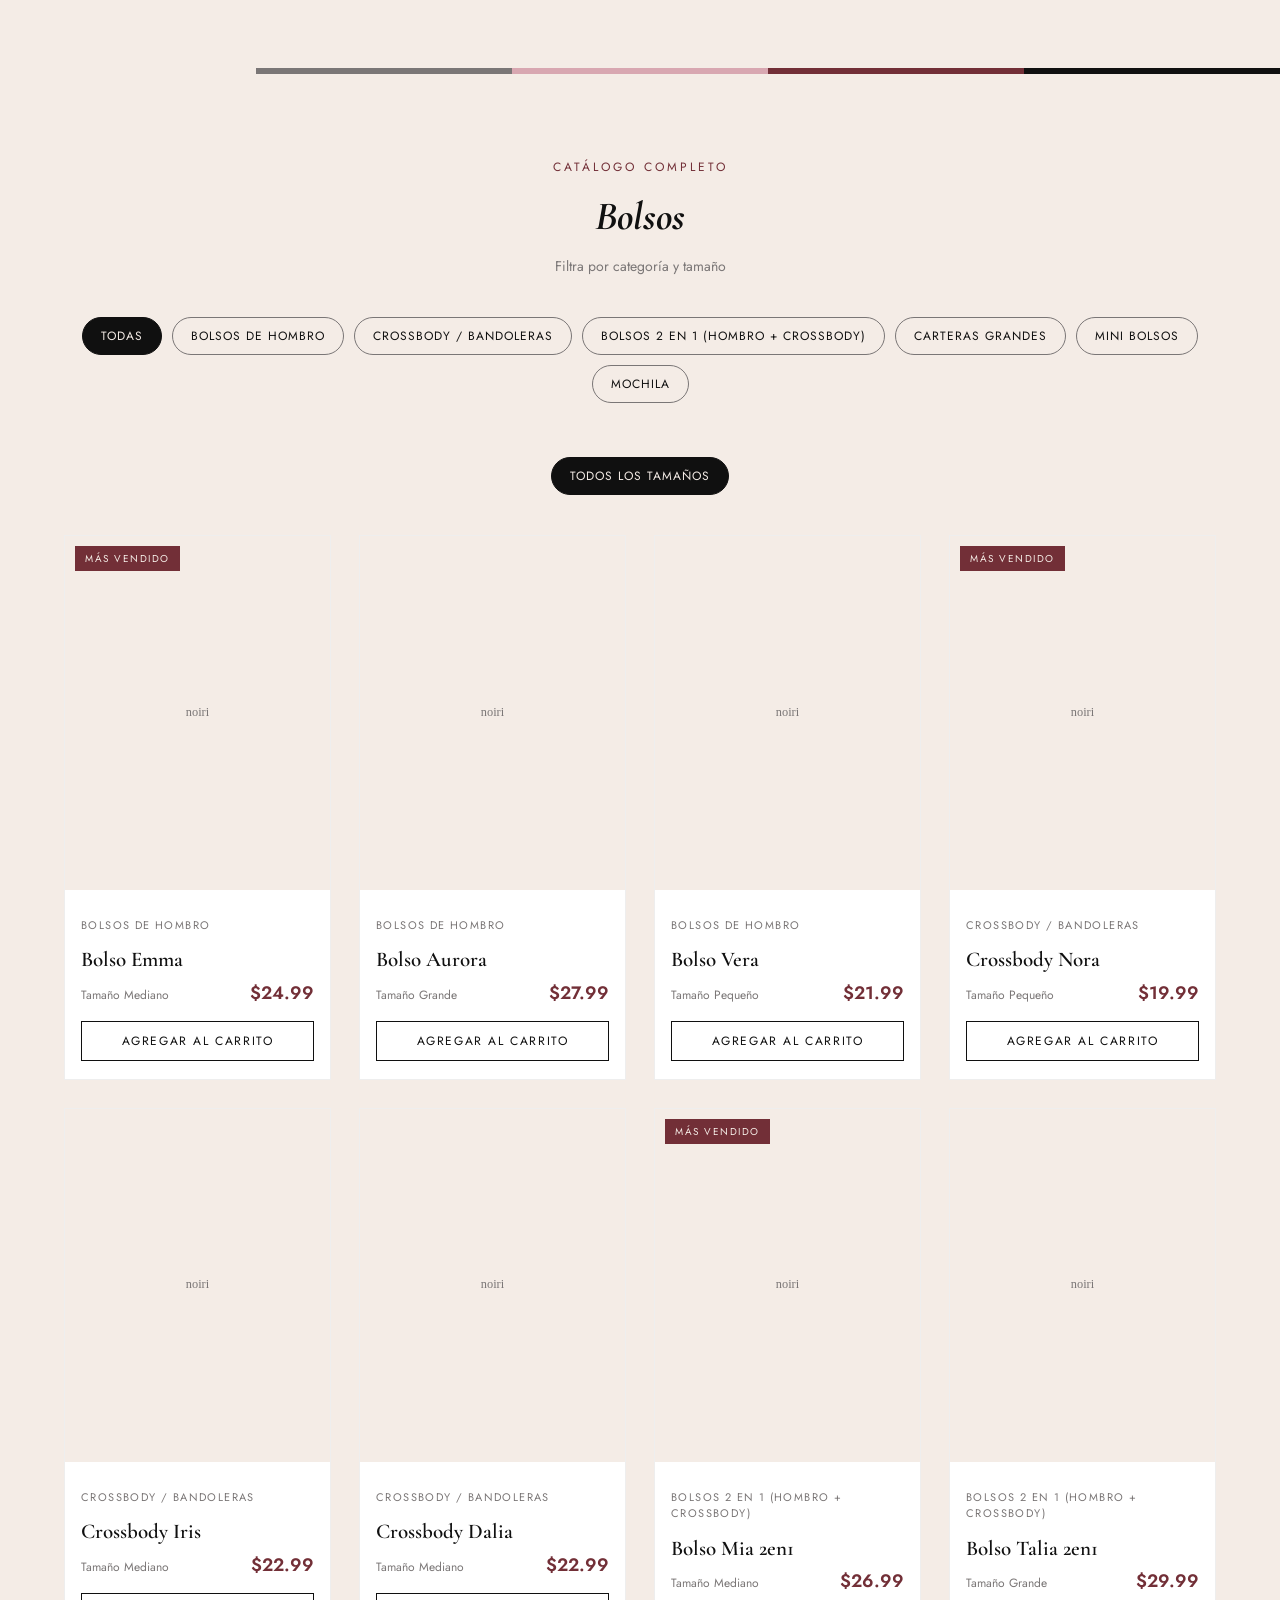
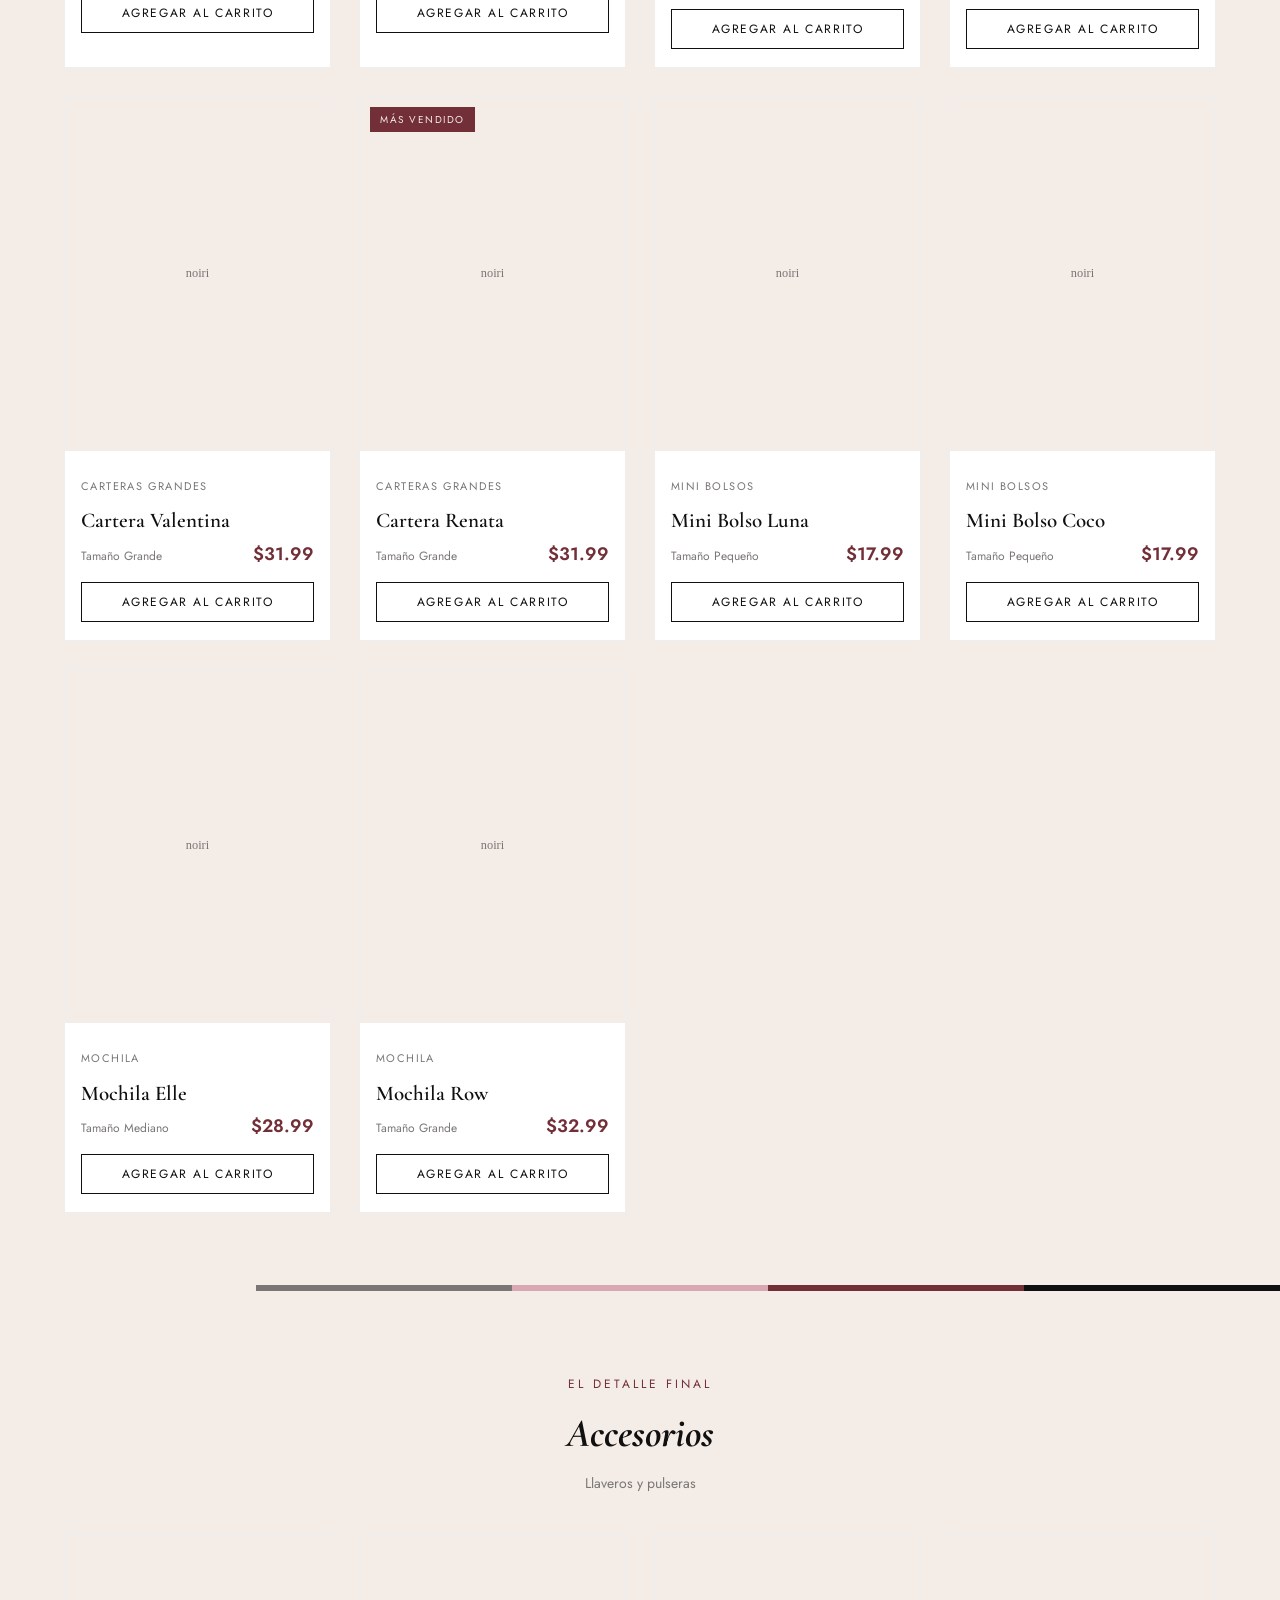
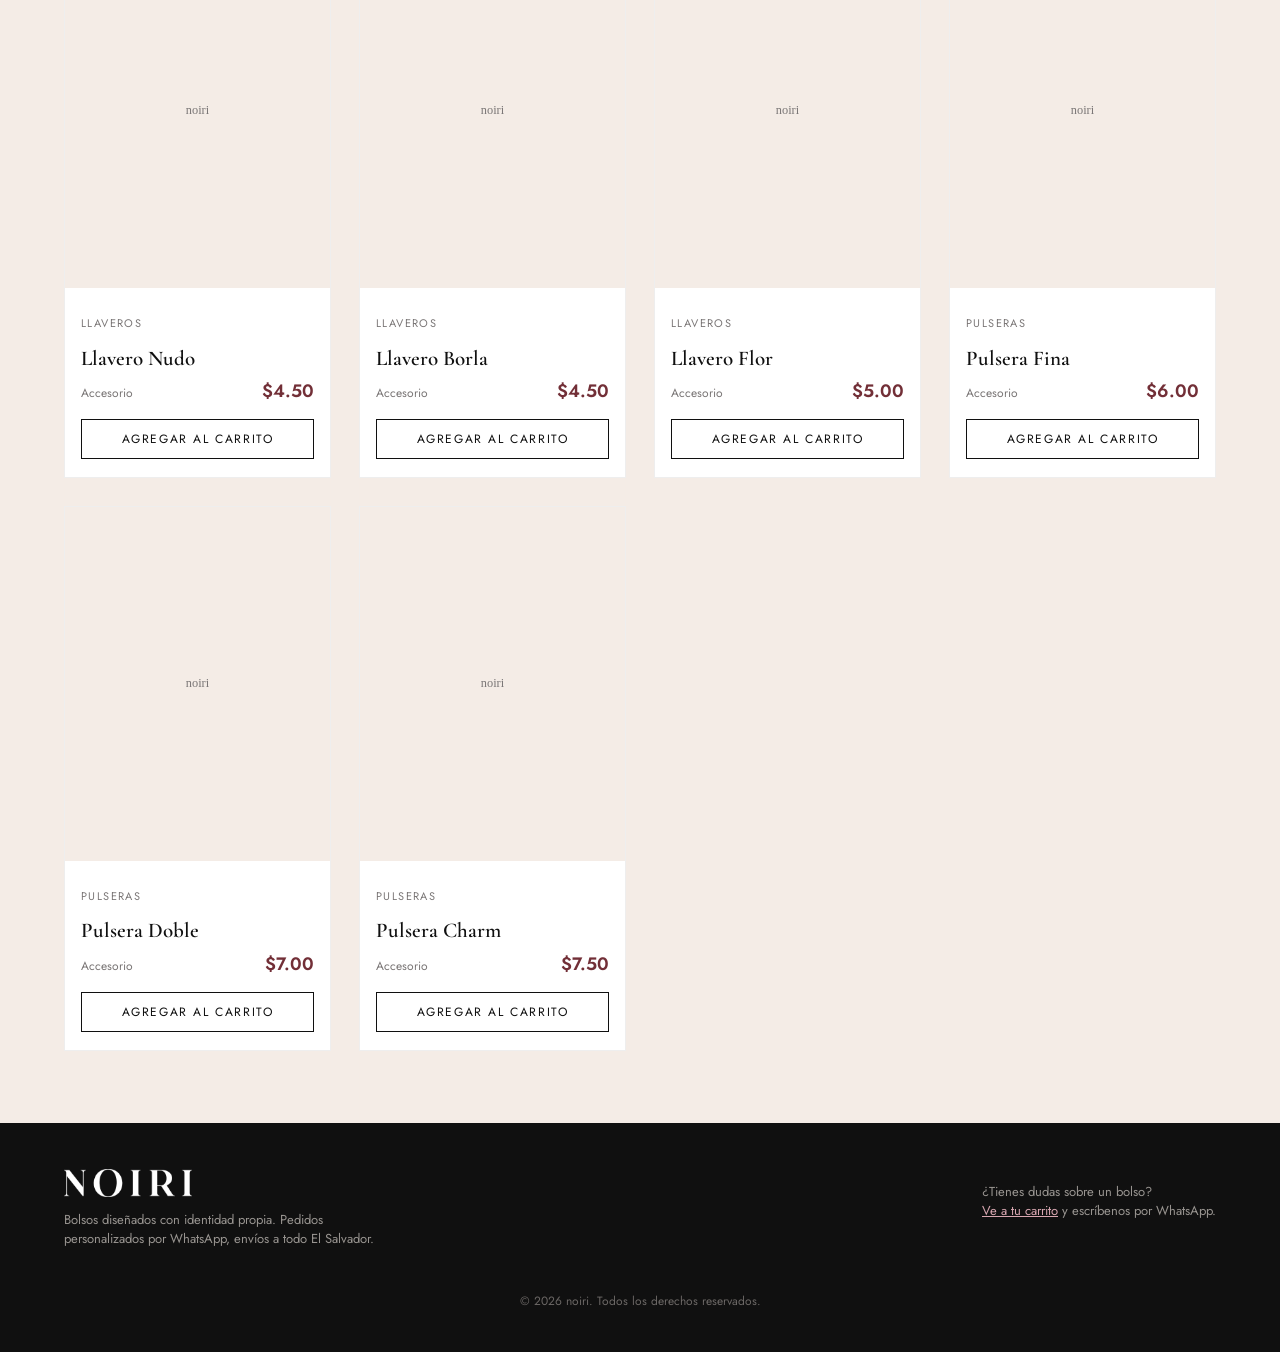
==== commit 929d6c2e: "Add files via upload" ====
--- a/index.html
+++ b/index.html
@@ -15,7 +15,7 @@
 
 <header class="encabezado">
   <div class="envoltorio encabezado-fila" id="encabezadoFila">
-    <a href="index.html" class="logo">noiri</a>
+    <a href="index.html" class="logo"><img src="images/logo.png" alt="noiri"></a>
     <nav class="nav-principal">
       <a href="#mas-vendidos">Más vendidos</a>
       <a href="#bolsos">Bolsos</a>
@@ -30,10 +30,15 @@
 
 <section class="hero">
   <div class="hero-contenido">
-    <p class="hero-eyebrow">Colección de bolsos</p>
-    <h1>noiri</h1>
-    <p>Piezas minimal con carácter: beige, gris, rosado y vino en equilibrio. Cada bolso, una identidad.</p>
-    <a href="#bolsos" class="btn-vino">Ver colección</a>
+    <p class="hero-logo"><img src="images/logo.png" alt="noiri"></p>
+    <h1>El bolso perfecto sí existe.</h1>
+    <p>Diseños modernos que combinan contigo, sin importar la ocasión.</p>
+    <a href="#bolsos" class="btn-vino">Descubrir colección</a>
+    <p class="hero-confianza">
+      <span>Envíos nacionales</span>
+      <span>Compra segura</span>
+      <span>Calidad garantizada</span>
+    </p>
   </div>
 </section>
 
@@ -102,14 +107,14 @@
 <footer>
   <div class="envoltorio footer-fila">
     <div>
-      <div class="footer-logo">noiri</div>
+      <div class="footer-logo"><img src="images/logo.png" alt="noiri" style="height:28px;filter:brightness(0) invert(1);"></div>
       <p>Bolsos diseñados con identidad propia. Pedidos personalizados por WhatsApp, envíos a todo El Salvador.</p>
     </div>
     <div>
       <p>¿Tienes dudas sobre un bolso?<br><a href="carrito.html" style="color:#D8A7B1; text-decoration:underline;">Ve a tu carrito</a> y escríbenos por WhatsApp.</p>
     </div>
   </div>
-  <p class="footer-copy">© <span id="anio"></span> bynoiri. Todos los derechos reservados.</p>
+  <p class="footer-copy">© <span id="anio"></span> noiri. Todos los derechos reservados.</p>
 </footer>
 
 <script src="js/products.js"></script>
--- a/css/style.css
+++ b/css/style.css
@@ -75,7 +75,10 @@
   font-size: 30px;
   letter-spacing: 1px;
   color: var(--vino);
-}
+  display: inline-flex;
+  align-items: center;
+}
+.logo img { height: 30px; width: auto; display: block; }
 .nav-principal {
   display: flex;
   gap: 28px;
@@ -135,52 +138,65 @@
   color: var(--negro);
 }
 
-/* -------------------- Héroe -------------------- */
+/* -------------------- Héroe --------------------
+   Foto real: modelo posicionada a la derecha, pared vacía a la izquierda.
+   Aprovechamos ese espacio vacío para el bloque de texto, con un
+   degradado beige que se desvanece hacia la modelo para que el texto
+   sea legible sin taparla. */
 .hero {
   position: relative;
-  min-height: 78vh;
-  display: flex;
-  align-items: center;
-  justify-content: center;
-  text-align: center;
-  background: linear-gradient(180deg, rgba(16,16,16,0.08), rgba(16,16,16,0.35)),
-              var(--negro) url("../images/hero.webp") center/cover no-repeat;
-}
-.hero-contenido { color: var(--beige); padding: 0 20px; }
-.hero-eyebrow {
-  font-size: 12px;
-  letter-spacing: 3px;
-  text-transform: uppercase;
-  color: var(--rosado);
-  margin-bottom: 18px;
-}
+  min-height: 82vh;
+  display: flex;
+  align-items: center;
+  justify-content: flex-start;
+  text-align: left;
+  background:
+    linear-gradient(90deg, rgba(244,236,230,0.97) 0%, rgba(244,236,230,0.88) 32%, rgba(244,236,230,0.35) 55%, rgba(244,236,230,0) 72%),
+    var(--beige) url("../images/hero.webp") center/cover no-repeat;
+}
+.hero-contenido { color: var(--negro); padding: 0 20px; max-width: 560px; margin-left: 6vw; }
+.hero-logo { margin-bottom: 30px; }
+.hero-logo img { height: 62px; width: auto; }
 .hero h1 {
-  font-family: var(--font-display);
-  font-style: italic;
-  font-weight: 500;
-  font-size: clamp(48px, 9vw, 96px);
+  font-family: var(--font-body);
+  font-weight: 600;
+  font-size: clamp(34px, 4.6vw, 56px);
+  line-height: 1.2;
   margin: 0 0 18px;
-  letter-spacing: 1px;
+  letter-spacing: 0.2px;
+  color: var(--negro);
 }
 .hero p {
-  max-width: 480px;
-  margin: 0 auto 28px;
-  font-size: 15px;
-  color: rgba(244,236,230,0.85);
+  max-width: 440px;
+  margin: 0 0 34px;
+  font-size: 18px;
+  color: var(--gris);
 }
 .btn-vino {
   display: inline-block;
-  background: var(--vino);
+  background: var(--rosado);
   color: var(--beige);
-  border: 1px solid var(--vino);
-  padding: 14px 30px;
+  border: 1px solid var(--rosado);
+  padding: 18px 38px;
+  font-size: 14px;
+  letter-spacing: 2px;
+  text-transform: uppercase;
+  font-weight: 600;
+  border-radius: var(--radio);
+  transition: background var(--transicion), color var(--transicion), border-color var(--transicion);
+}
+.btn-vino:hover { background: var(--vino); border-color: var(--vino); color: var(--beige); }
+.hero-confianza {
+  margin-top: 34px;
   font-size: 13px;
-  letter-spacing: 2px;
-  text-transform: uppercase;
-  border-radius: var(--radio);
-  transition: background var(--transicion), color var(--transicion);
-}
-.btn-vino:hover { background: transparent; color: var(--beige); border-color: var(--beige); }
+  letter-spacing: 0.4px;
+  color: var(--gris);
+  display: flex;
+  flex-wrap: nowrap;
+  white-space: nowrap;
+  gap: 8px;
+}
+.hero-confianza span:not(:last-child)::after { content: "•"; margin-left: 8px; color: var(--rosado); }
 
 /* -------------------- Secciones -------------------- */
 .seccion { padding: 72px 0; }
@@ -498,6 +514,23 @@
 @media (max-width: 768px) {
   .nav-principal { display: none; }
   .btn-menu-movil { display: block; }
+  .hero {
+    min-height: 100vh;
+    align-items: flex-end;
+    justify-content: center;
+    text-align: center;
+    padding-bottom: 60px;
+    background:
+      linear-gradient(0deg, rgba(244,236,230,0.98) 0%, rgba(244,236,230,0.94) 38%, rgba(244,236,230,0.15) 62%, rgba(244,236,230,0) 78%),
+      var(--beige) url("../images/hero.webp") right center/cover no-repeat;
+  }
+  .hero-contenido { margin-left: 0; max-width: 100%; }
+  .hero p { margin: 0 auto 26px; }
+  .hero-confianza { justify-content: center; }
+}
+@media (max-width: 480px) {
+  .hero-confianza { flex-wrap: wrap; white-space: normal; }
+}
   .encabezado-fila.menu-abierto .nav-principal {
     display: flex;
     position: absolute;
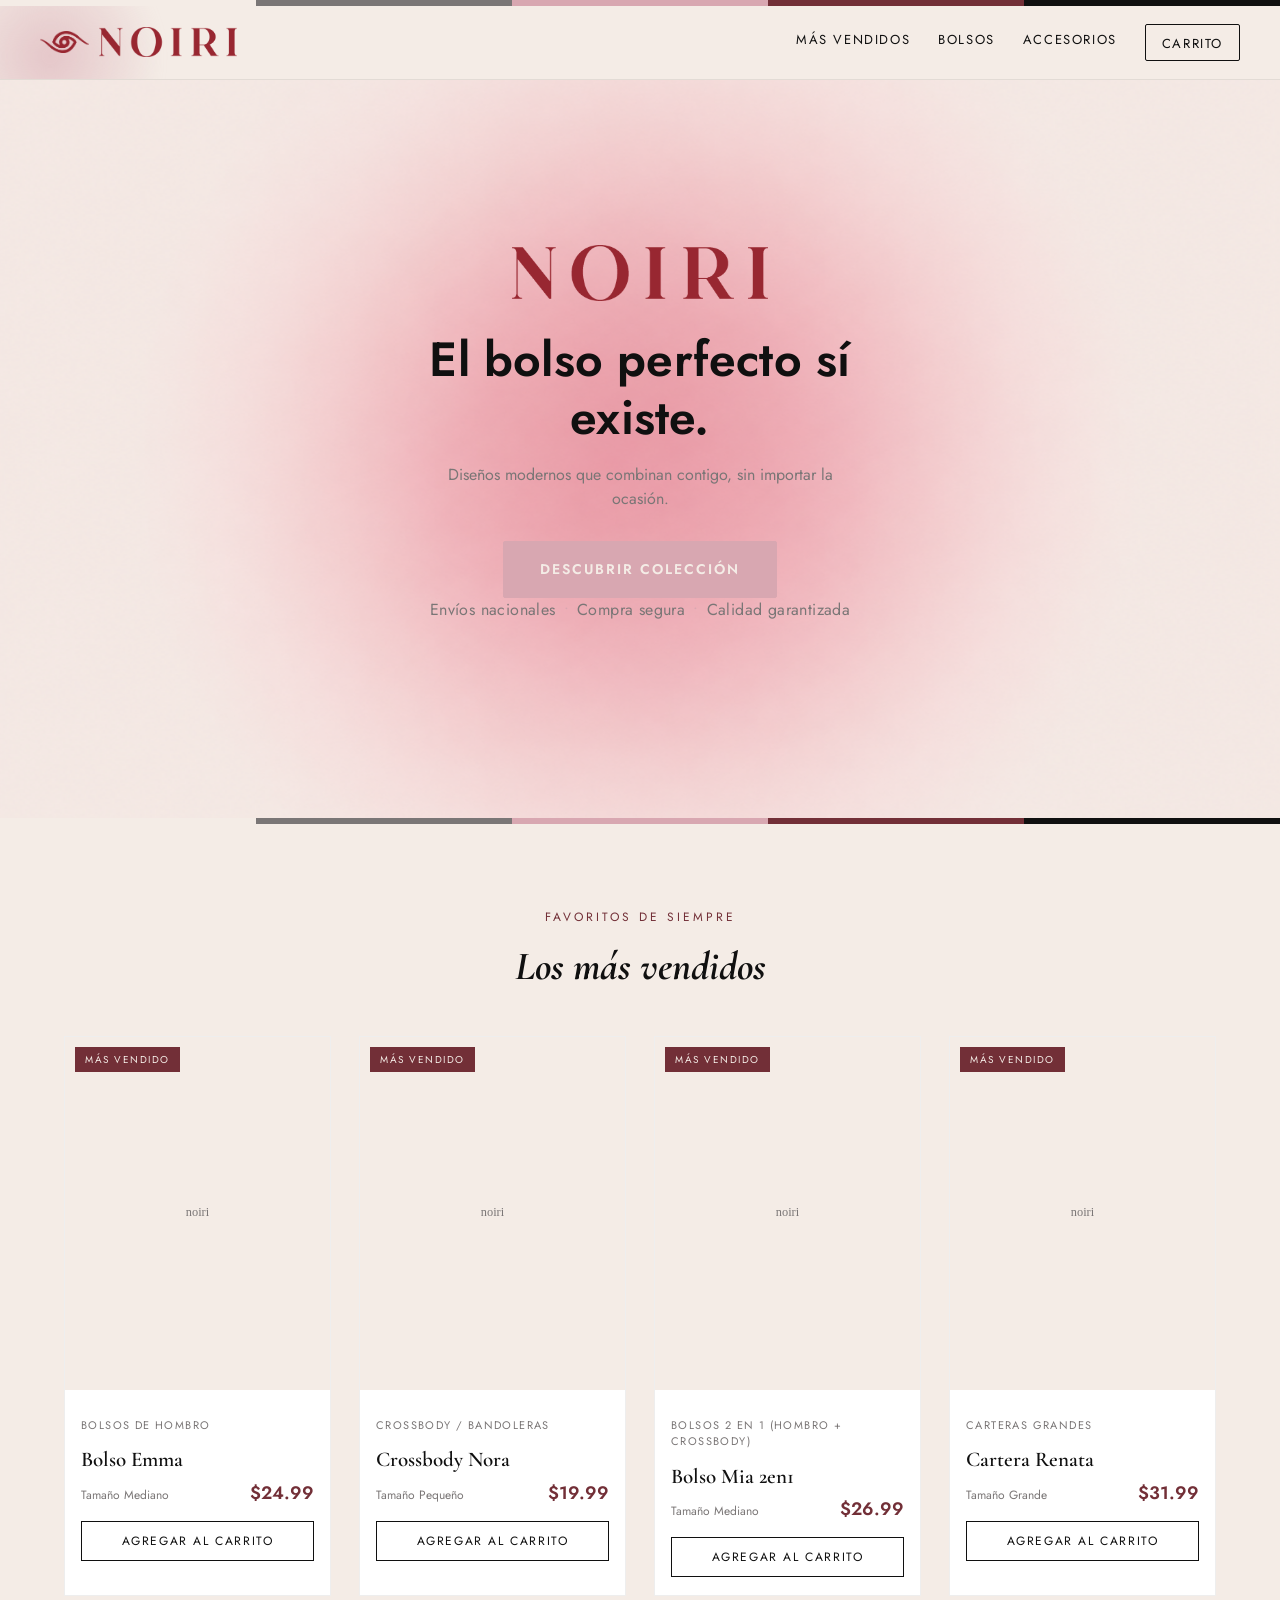
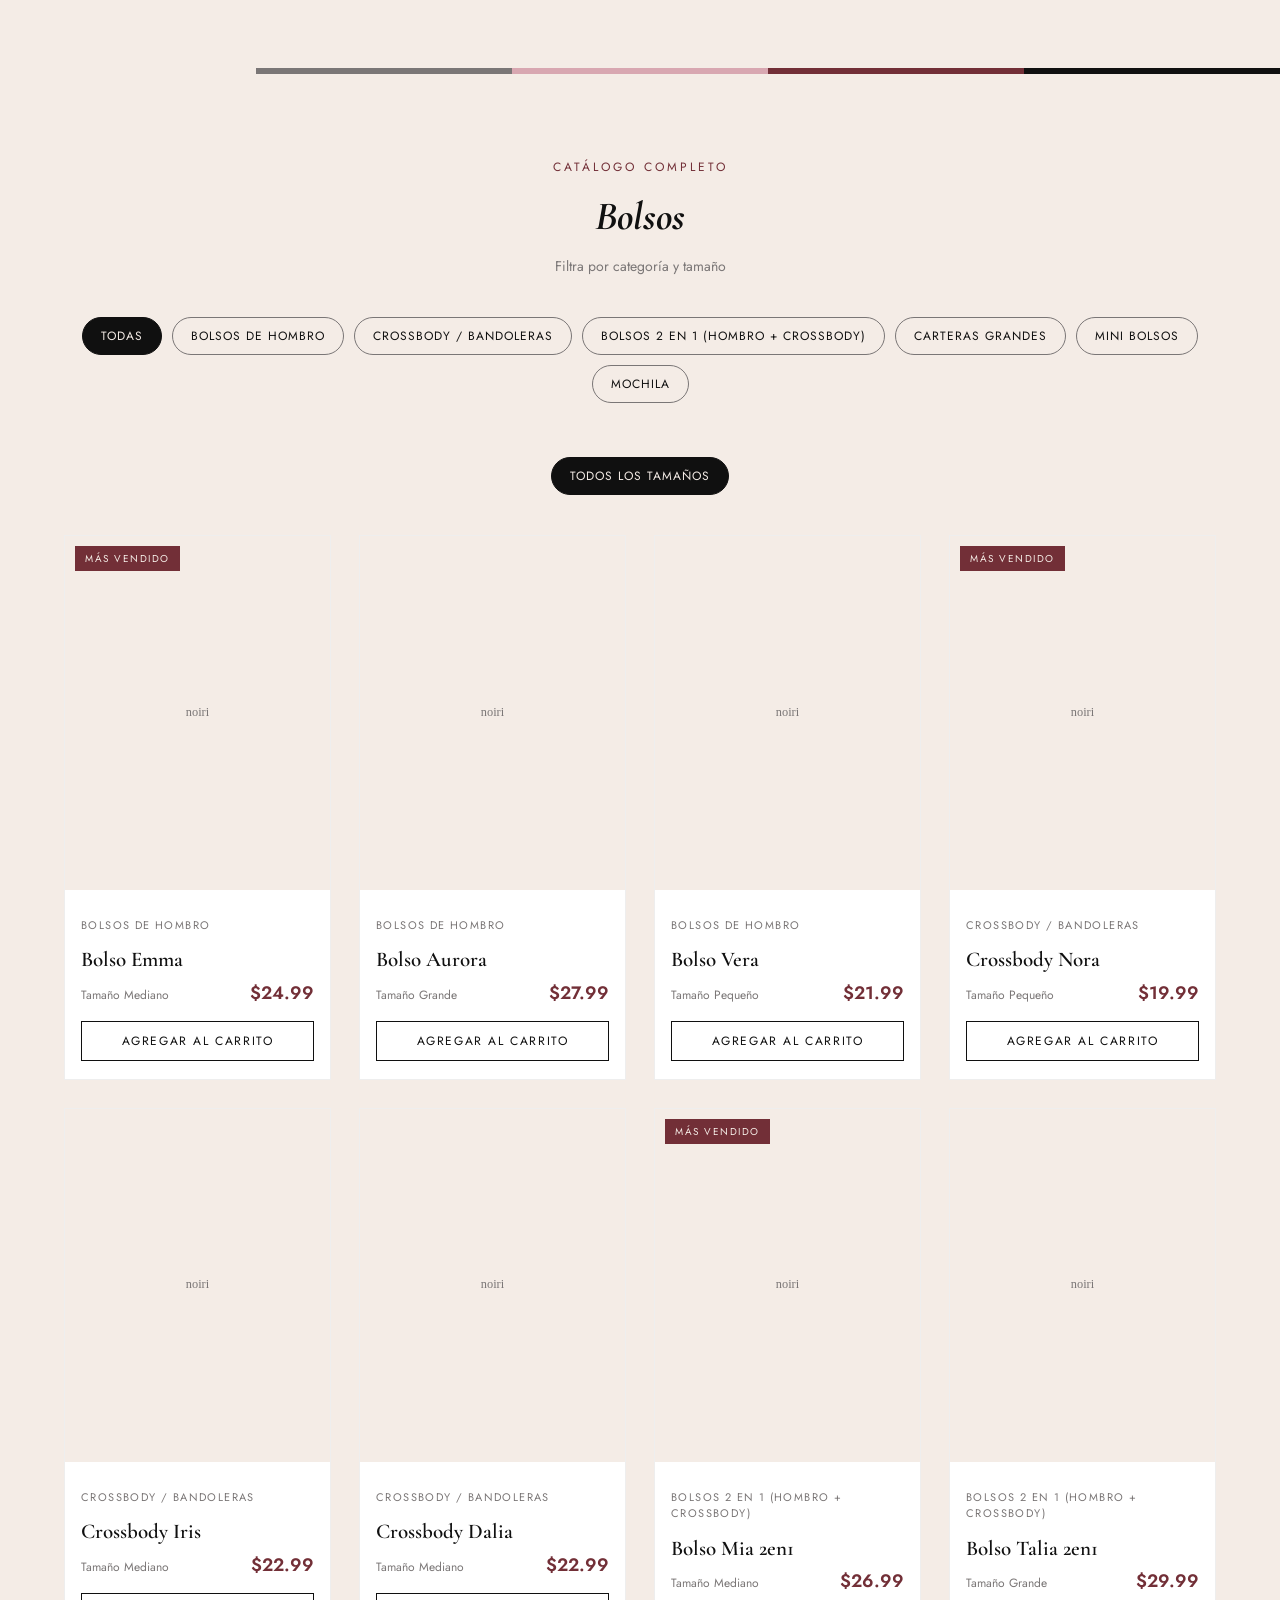
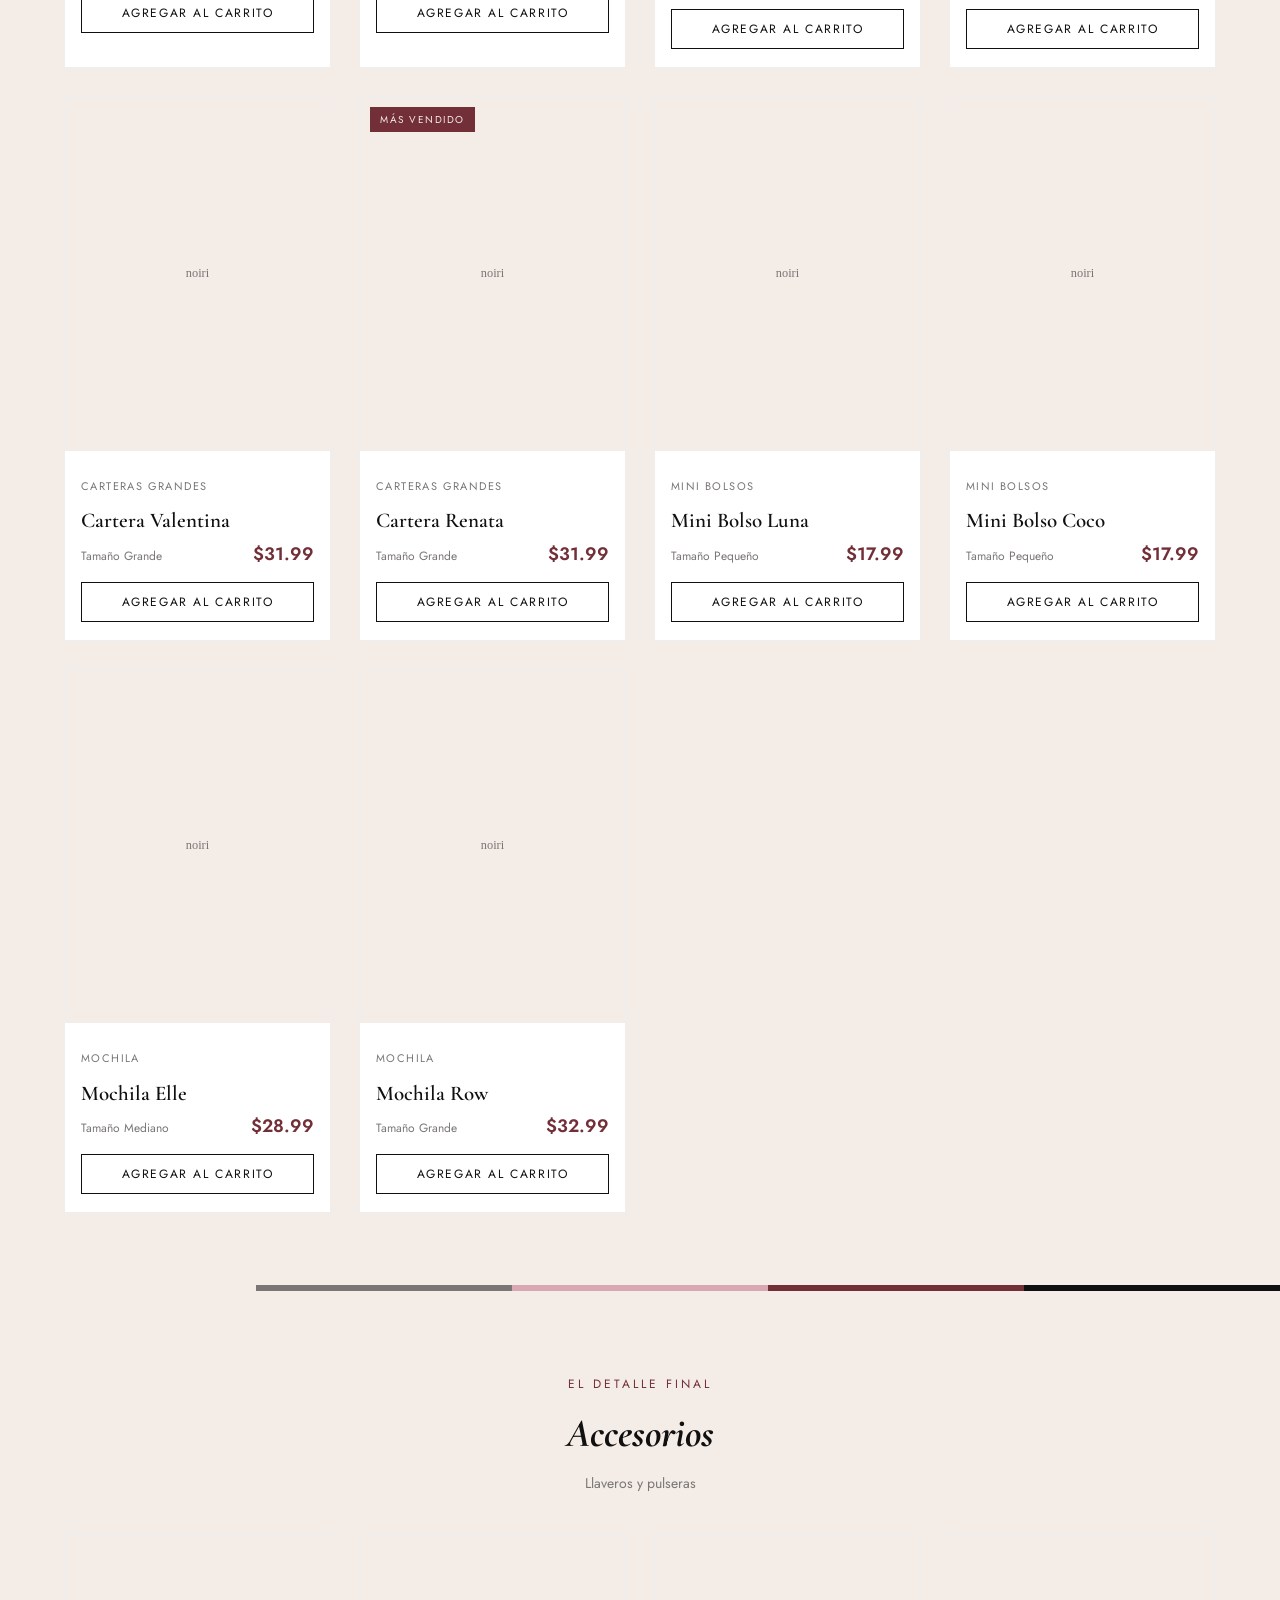
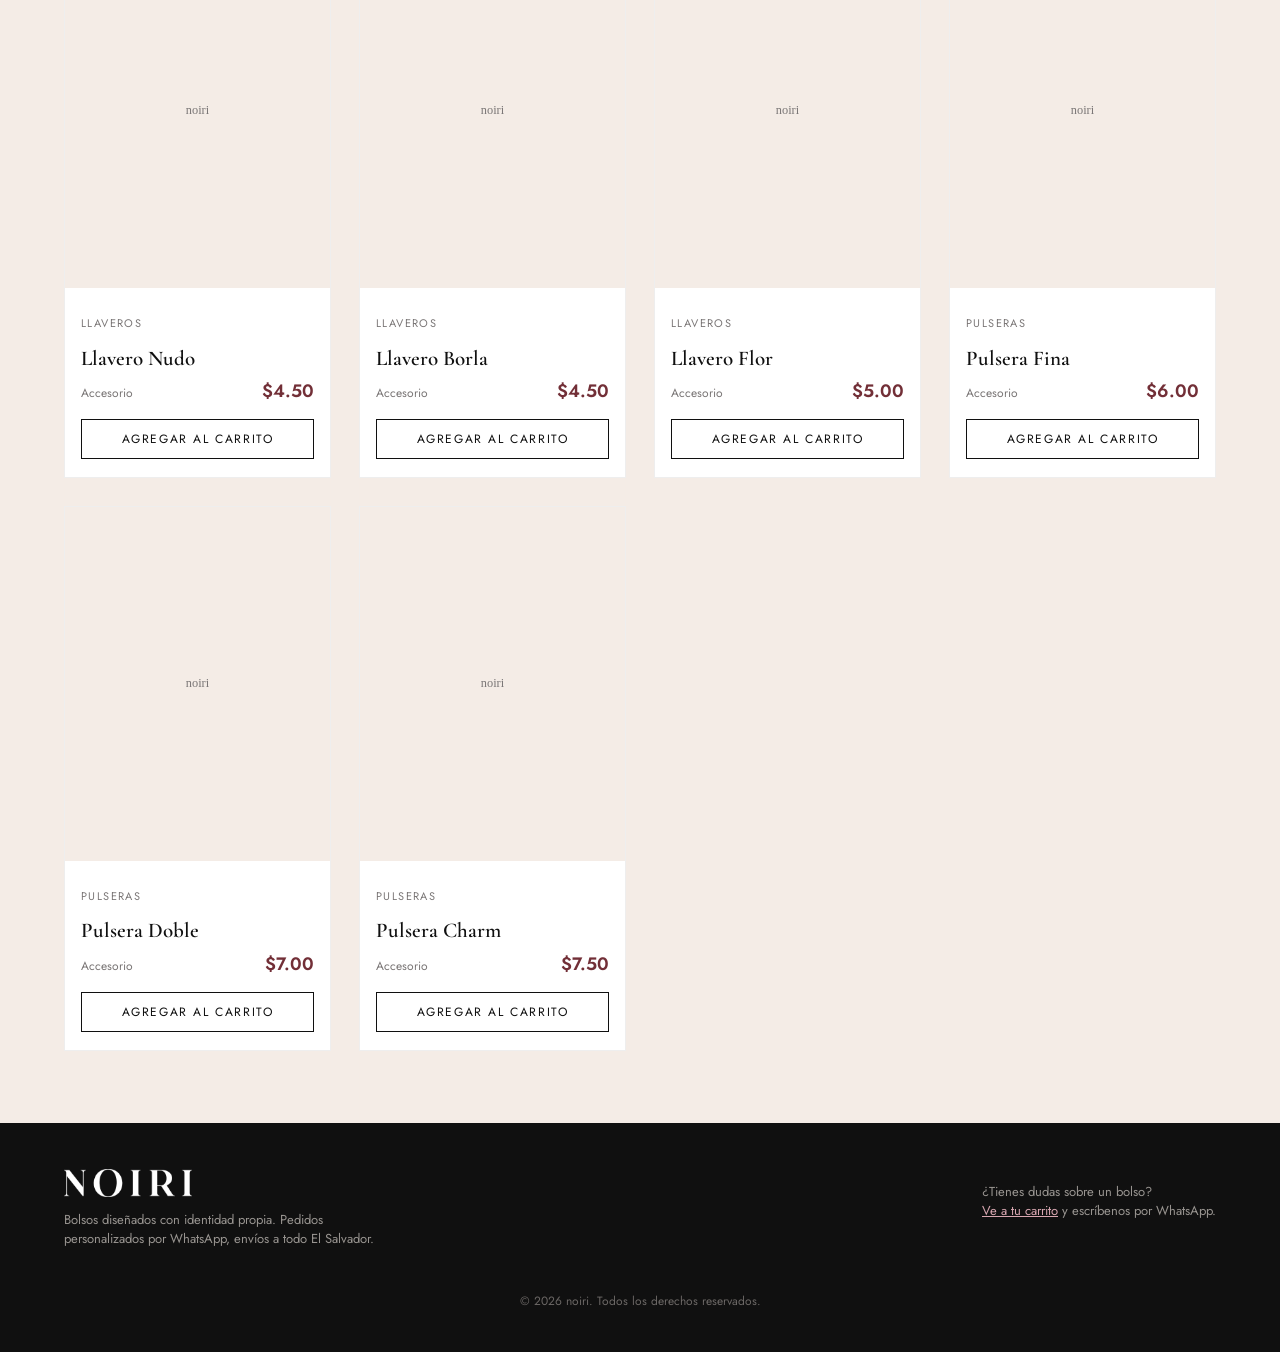
==== commit 126465b7: "Add files via upload" ====
--- a/index.html
+++ b/index.html
@@ -15,7 +15,10 @@
 
 <header class="encabezado">
   <div class="envoltorio encabezado-fila" id="encabezadoFila">
-    <a href="index.html" class="logo"><img src="images/logo.png" alt="noiri"></a>
+    <a href="index.html" class="logo">
+      <img class="logo-icono" src="images/icono.webp" alt="">
+      <img src="images/logo.png" alt="noiri">
+    </a>
     <nav class="nav-principal">
       <a href="#mas-vendidos">Más vendidos</a>
       <a href="#bolsos">Bolsos</a>
--- a/css/style.css
+++ b/css/style.css
@@ -62,6 +62,24 @@
   z-index: 40;
   background: var(--beige);
   border-bottom: 1px solid rgba(16,16,16,0.08);
+  overflow: hidden;
+}
+/* Resplandor circular sutil detrás del logo, esquina superior izquierda */
+.encabezado::before {
+  content: "";
+  position: absolute;
+  top: -60px;
+  left: -60px;
+  width: 220px;
+  height: 220px;
+  background: radial-gradient(circle, rgba(216,167,177,0.55) 0%, rgba(216,167,177,0.22) 45%, rgba(216,167,177,0) 72%);
+  filter: blur(6px);
+  pointer-events: none;
+  z-index: 0;
+}
+.encabezado-fila {
+  position: relative;
+  z-index: 1;
 }
 .encabezado-fila {
   display: flex;
@@ -77,8 +95,10 @@
   color: var(--vino);
   display: inline-flex;
   align-items: center;
+  gap: 10px;
 }
 .logo img { height: 30px; width: auto; display: block; }
+.logo .logo-icono { height: 22px; }
 .nav-principal {
   display: flex;
   gap: 28px;
@@ -139,45 +159,48 @@
 }
 
 /* -------------------- Héroe --------------------
-   Foto real: modelo posicionada a la derecha, pared vacía a la izquierda.
-   Aprovechamos ese espacio vacío para el bloque de texto, con un
-   degradado beige que se desvanece hacia la modelo para que el texto
-   sea legible sin taparla. */
+   Imagen centrada de fondo, con una tarjeta translúcida sobre ella para
+   que el texto y el logo se lean bien sin importar el contenido de la foto. */
 .hero {
   position: relative;
   min-height: 82vh;
   display: flex;
   align-items: center;
-  justify-content: flex-start;
-  text-align: left;
-  background:
-    linear-gradient(90deg, rgba(244,236,230,0.97) 0%, rgba(244,236,230,0.88) 32%, rgba(244,236,230,0.35) 55%, rgba(244,236,230,0) 72%),
-    var(--beige) url("../images/hero.webp") center/cover no-repeat;
-}
-.hero-contenido { color: var(--negro); padding: 0 20px; max-width: 560px; margin-left: 6vw; }
-.hero-logo { margin-bottom: 30px; }
-.hero-logo img { height: 62px; width: auto; }
+  justify-content: center;
+  text-align: center;
+  background: var(--beige) url("../images/hero.webp") center center/cover no-repeat;
+}
+.hero-contenido {
+  color: var(--negro);
+  padding: 44px 40px;
+  max-width: 560px;
+  margin: 0 20px;
+}
+.hero-logo { margin: 0 auto 26px; text-align: center; }
+.hero-logo img { height: 56px; width: auto; margin: 0 auto; }
 .hero h1 {
   font-family: var(--font-body);
   font-weight: 600;
-  font-size: clamp(34px, 4.6vw, 56px);
+  font-size: clamp(30px, 4.2vw, 48px);
   line-height: 1.2;
-  margin: 0 0 18px;
+  margin: 0 0 16px;
   letter-spacing: 0.2px;
   color: var(--negro);
+  text-align: center;
 }
 .hero p {
-  max-width: 440px;
-  margin: 0 0 34px;
-  font-size: 18px;
+  max-width: 420px;
+  margin: 0 auto 30px;
+  font-size: 16px;
   color: var(--gris);
+  text-align: center;
 }
 .btn-vino {
   display: inline-block;
   background: var(--rosado);
   color: var(--beige);
   border: 1px solid var(--rosado);
-  padding: 18px 38px;
+  padding: 17px 36px;
   font-size: 14px;
   letter-spacing: 2px;
   text-transform: uppercase;
@@ -187,13 +210,14 @@
 }
 .btn-vino:hover { background: var(--vino); border-color: var(--vino); color: var(--beige); }
 .hero-confianza {
-  margin-top: 34px;
+  margin-top: 30px;
   font-size: 13px;
   letter-spacing: 0.4px;
   color: var(--gris);
   display: flex;
   flex-wrap: nowrap;
   white-space: nowrap;
+  justify-content: center;
   gap: 8px;
 }
 .hero-confianza span:not(:last-child)::after { content: "•"; margin-left: 8px; color: var(--rosado); }
@@ -515,17 +539,11 @@
   .nav-principal { display: none; }
   .btn-menu-movil { display: block; }
   .hero {
-    min-height: 100vh;
-    align-items: flex-end;
-    justify-content: center;
-    text-align: center;
-    padding-bottom: 60px;
-    background:
-      linear-gradient(0deg, rgba(244,236,230,0.98) 0%, rgba(244,236,230,0.94) 38%, rgba(244,236,230,0.15) 62%, rgba(244,236,230,0) 78%),
-      var(--beige) url("../images/hero.webp") right center/cover no-repeat;
+    min-height: 90vh;
+    padding: 0 16px;
+    background: var(--beige) url("../images/hero.webp") center center/cover no-repeat;
   }
-  .hero-contenido { margin-left: 0; max-width: 100%; }
-  .hero p { margin: 0 auto 26px; }
+  .hero-contenido { margin: 0; max-width: 100%; padding: 32px 24px; }
   .hero-confianza { justify-content: center; }
 }
 @media (max-width: 480px) {
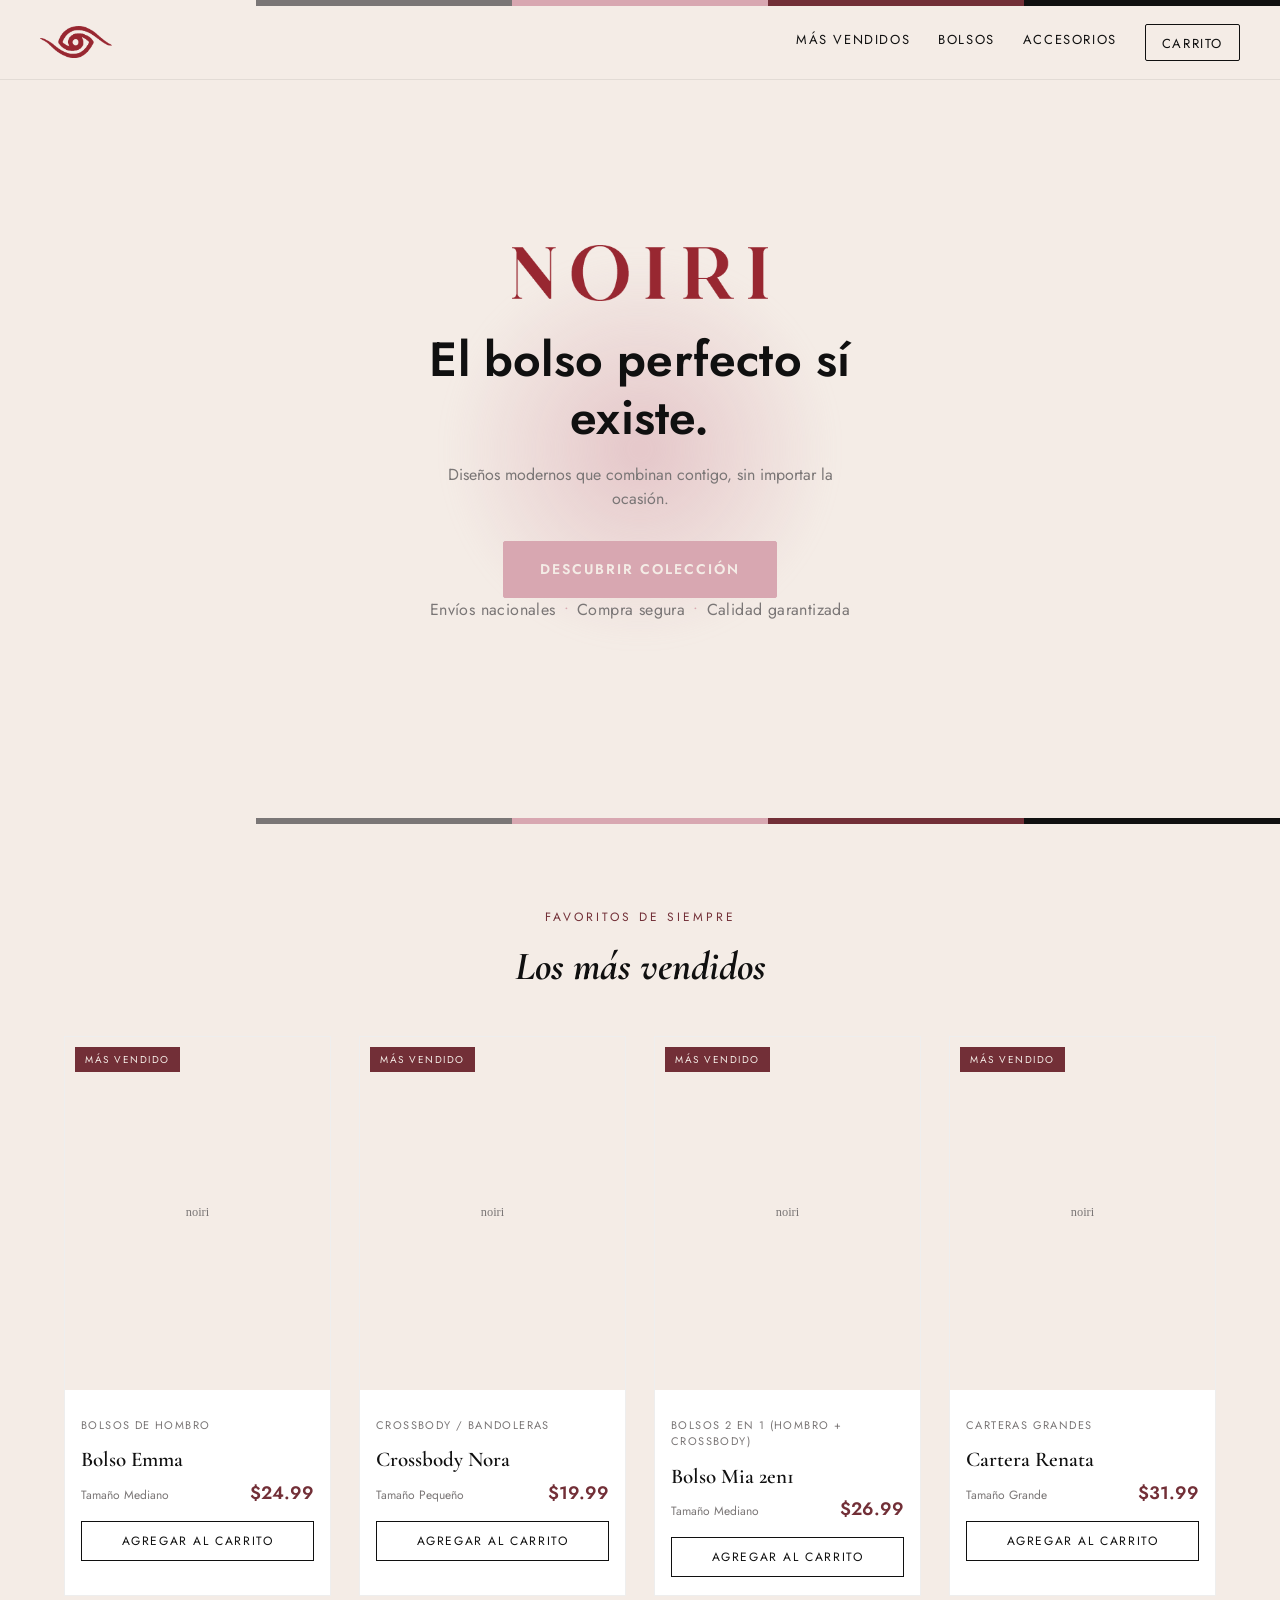
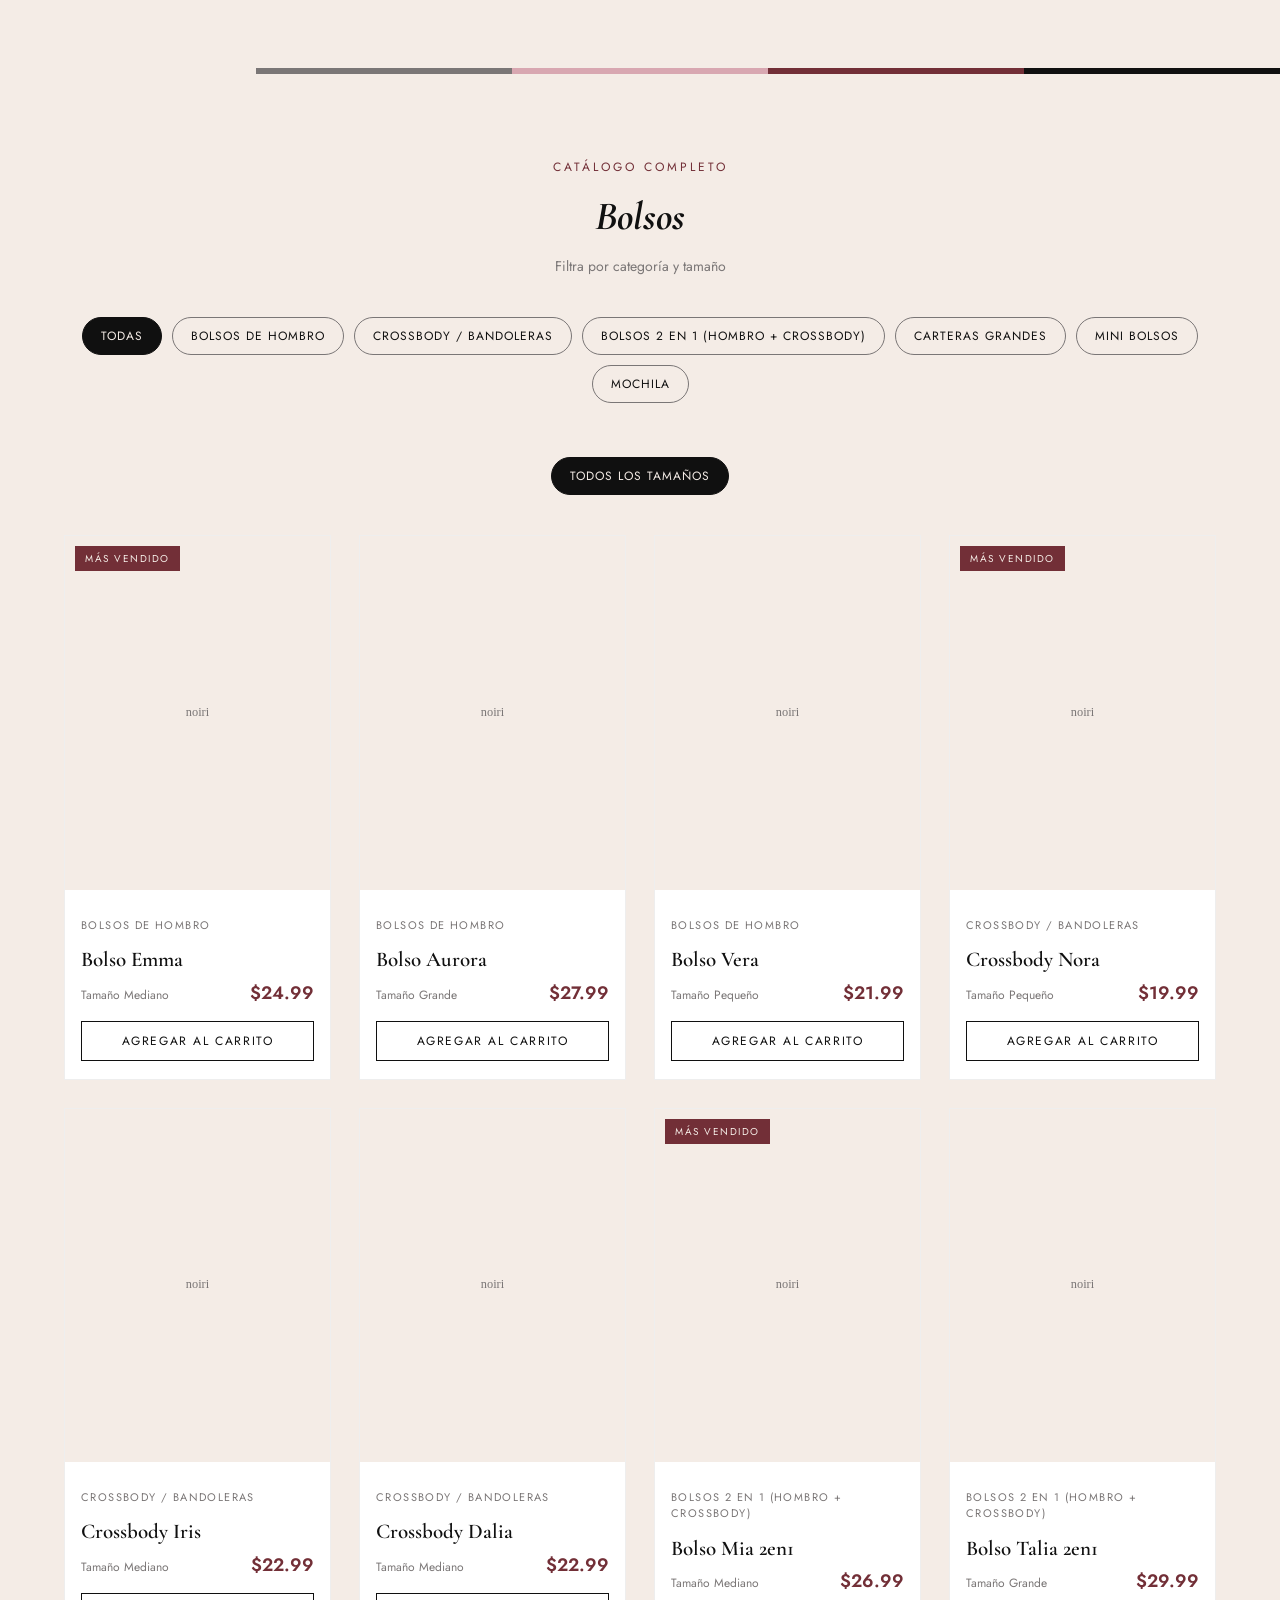
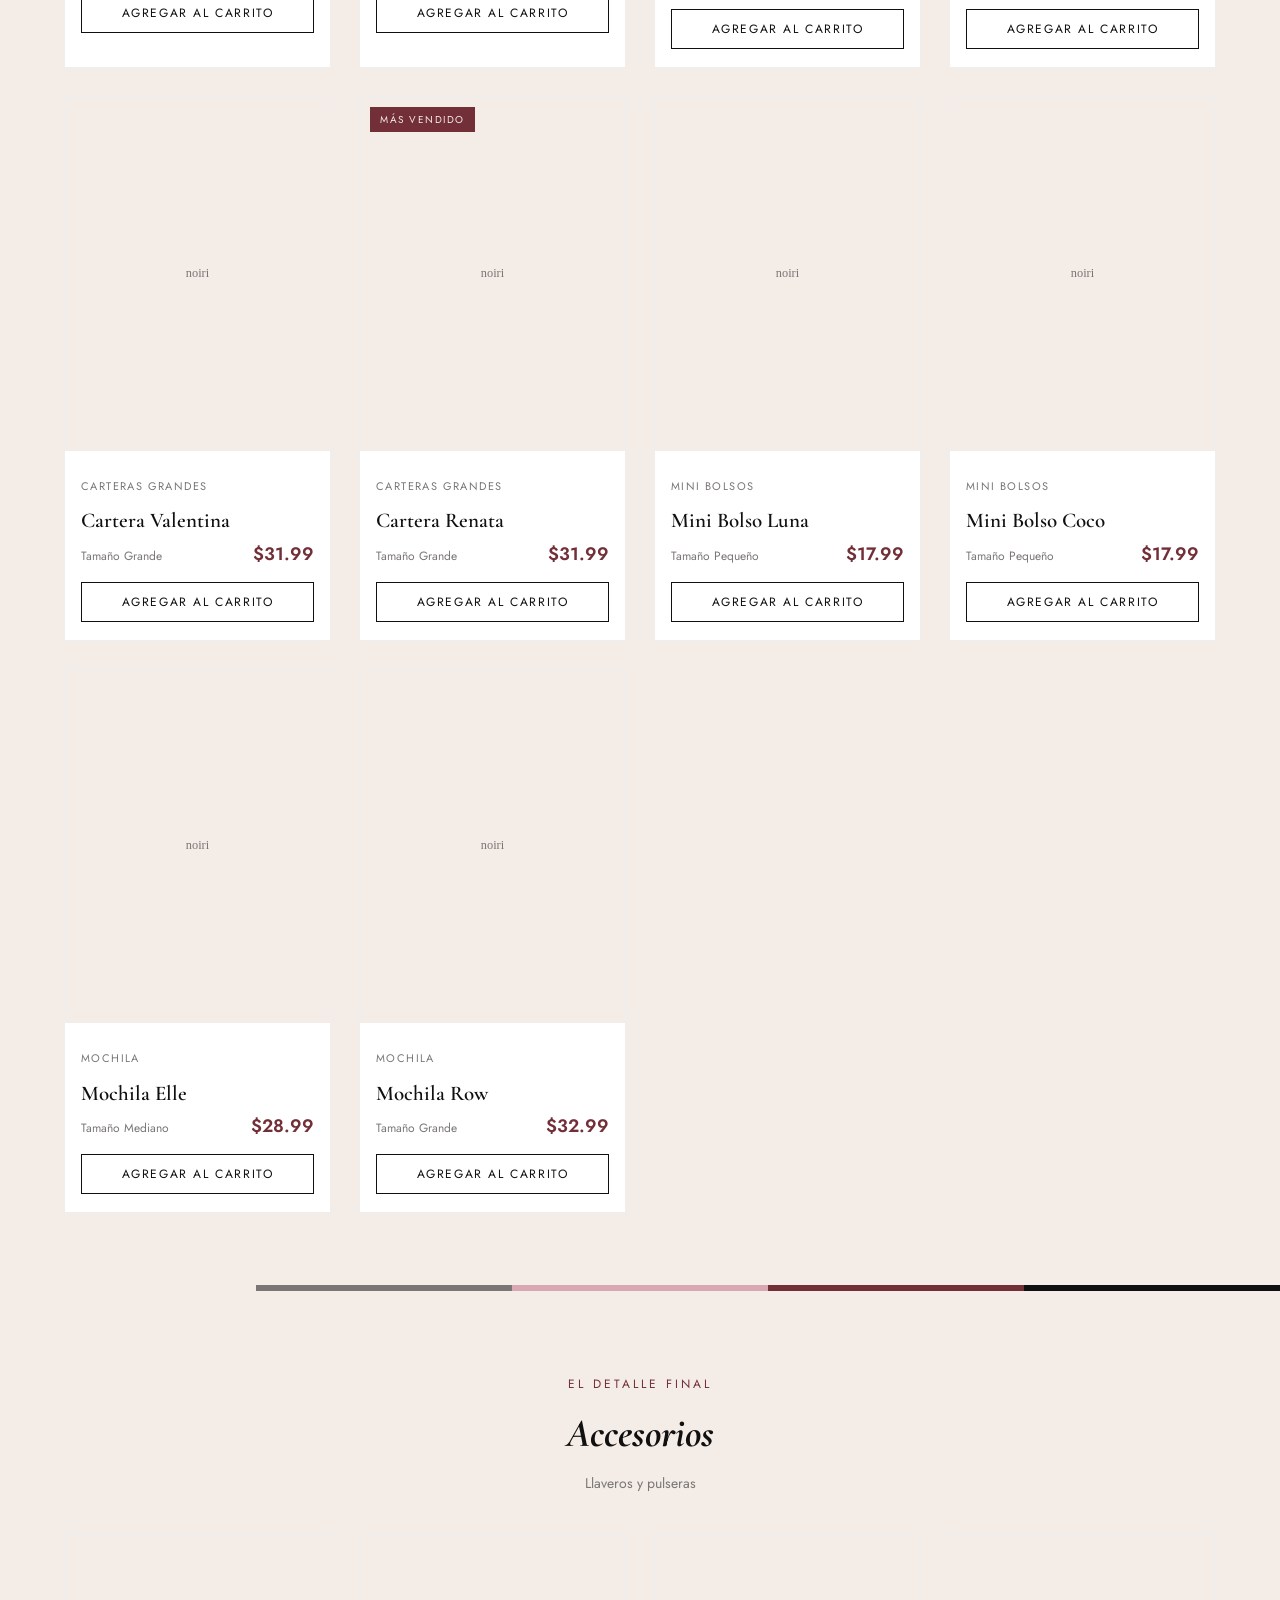
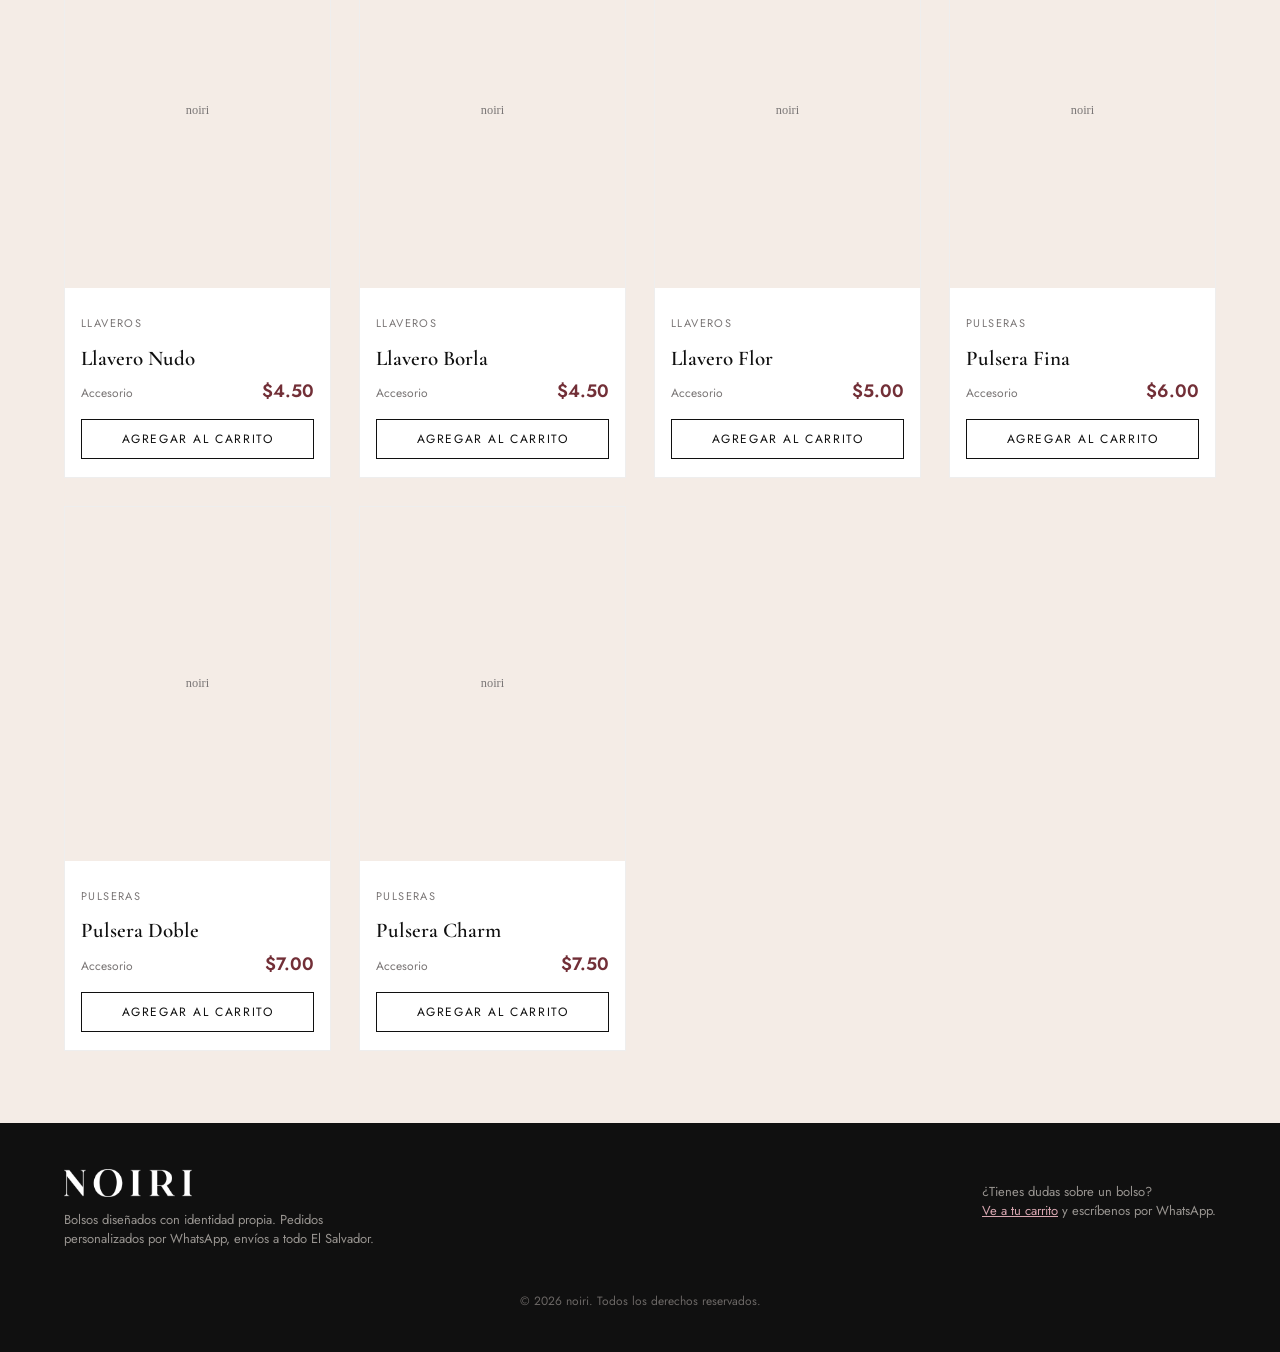
==== commit d1429ae7: "Add files via upload" ====
--- a/index.html
+++ b/index.html
@@ -16,8 +16,7 @@
 <header class="encabezado">
   <div class="envoltorio encabezado-fila" id="encabezadoFila">
     <a href="index.html" class="logo">
-      <img class="logo-icono" src="images/icono.webp" alt="">
-      <img src="images/logo.png" alt="noiri">
+      <img class="logo-icono" src="images/icono.webp" alt="noiri">
     </a>
     <nav class="nav-principal">
       <a href="#mas-vendidos">Más vendidos</a>
--- a/css/style.css
+++ b/css/style.css
@@ -62,24 +62,6 @@
   z-index: 40;
   background: var(--beige);
   border-bottom: 1px solid rgba(16,16,16,0.08);
-  overflow: hidden;
-}
-/* Resplandor circular sutil detrás del logo, esquina superior izquierda */
-.encabezado::before {
-  content: "";
-  position: absolute;
-  top: -60px;
-  left: -60px;
-  width: 220px;
-  height: 220px;
-  background: radial-gradient(circle, rgba(216,167,177,0.55) 0%, rgba(216,167,177,0.22) 45%, rgba(216,167,177,0) 72%);
-  filter: blur(6px);
-  pointer-events: none;
-  z-index: 0;
-}
-.encabezado-fila {
-  position: relative;
-  z-index: 1;
 }
 .encabezado-fila {
   display: flex;
@@ -98,7 +80,7 @@
   gap: 10px;
 }
 .logo img { height: 30px; width: auto; display: block; }
-.logo .logo-icono { height: 22px; }
+.logo .logo-icono { height: 32px; }
 .nav-principal {
   display: flex;
   gap: 28px;
@@ -159,8 +141,8 @@
 }
 
 /* -------------------- Héroe --------------------
-   Imagen centrada de fondo, con una tarjeta translúcida sobre ella para
-   que el texto y el logo se lean bien sin importar el contenido de la foto. */
+   Sin foto de fondo por ahora: solo color de marca + un resplandor
+   circular hecho en CSS detrás del wordmark "noiri". */
 .hero {
   position: relative;
   min-height: 82vh;
@@ -168,9 +150,26 @@
   align-items: center;
   justify-content: center;
   text-align: center;
-  background: var(--beige) url("../images/hero.webp") center center/cover no-repeat;
+  background: var(--beige);
+  overflow: hidden;
+}
+.hero::before {
+  content: "";
+  position: absolute;
+  top: 50%;
+  left: 50%;
+  width: 380px;
+  height: 380px;
+  transform: translate(-50%, -50%);
+  border-radius: 50%;
+  background: radial-gradient(circle, rgba(216,167,177,0.55) 0%, rgba(216,167,177,0.2) 45%, rgba(216,167,177,0) 72%);
+  filter: blur(10px);
+  pointer-events: none;
+  z-index: 0;
 }
 .hero-contenido {
+  position: relative;
+  z-index: 1;
   color: var(--negro);
   padding: 44px 40px;
   max-width: 560px;
@@ -541,8 +540,8 @@
   .hero {
     min-height: 90vh;
     padding: 0 16px;
-    background: var(--beige) url("../images/hero.webp") center center/cover no-repeat;
   }
+  .hero::before { width: 260px; height: 260px; }
   .hero-contenido { margin: 0; max-width: 100%; padding: 32px 24px; }
   .hero-confianza { justify-content: center; }
 }
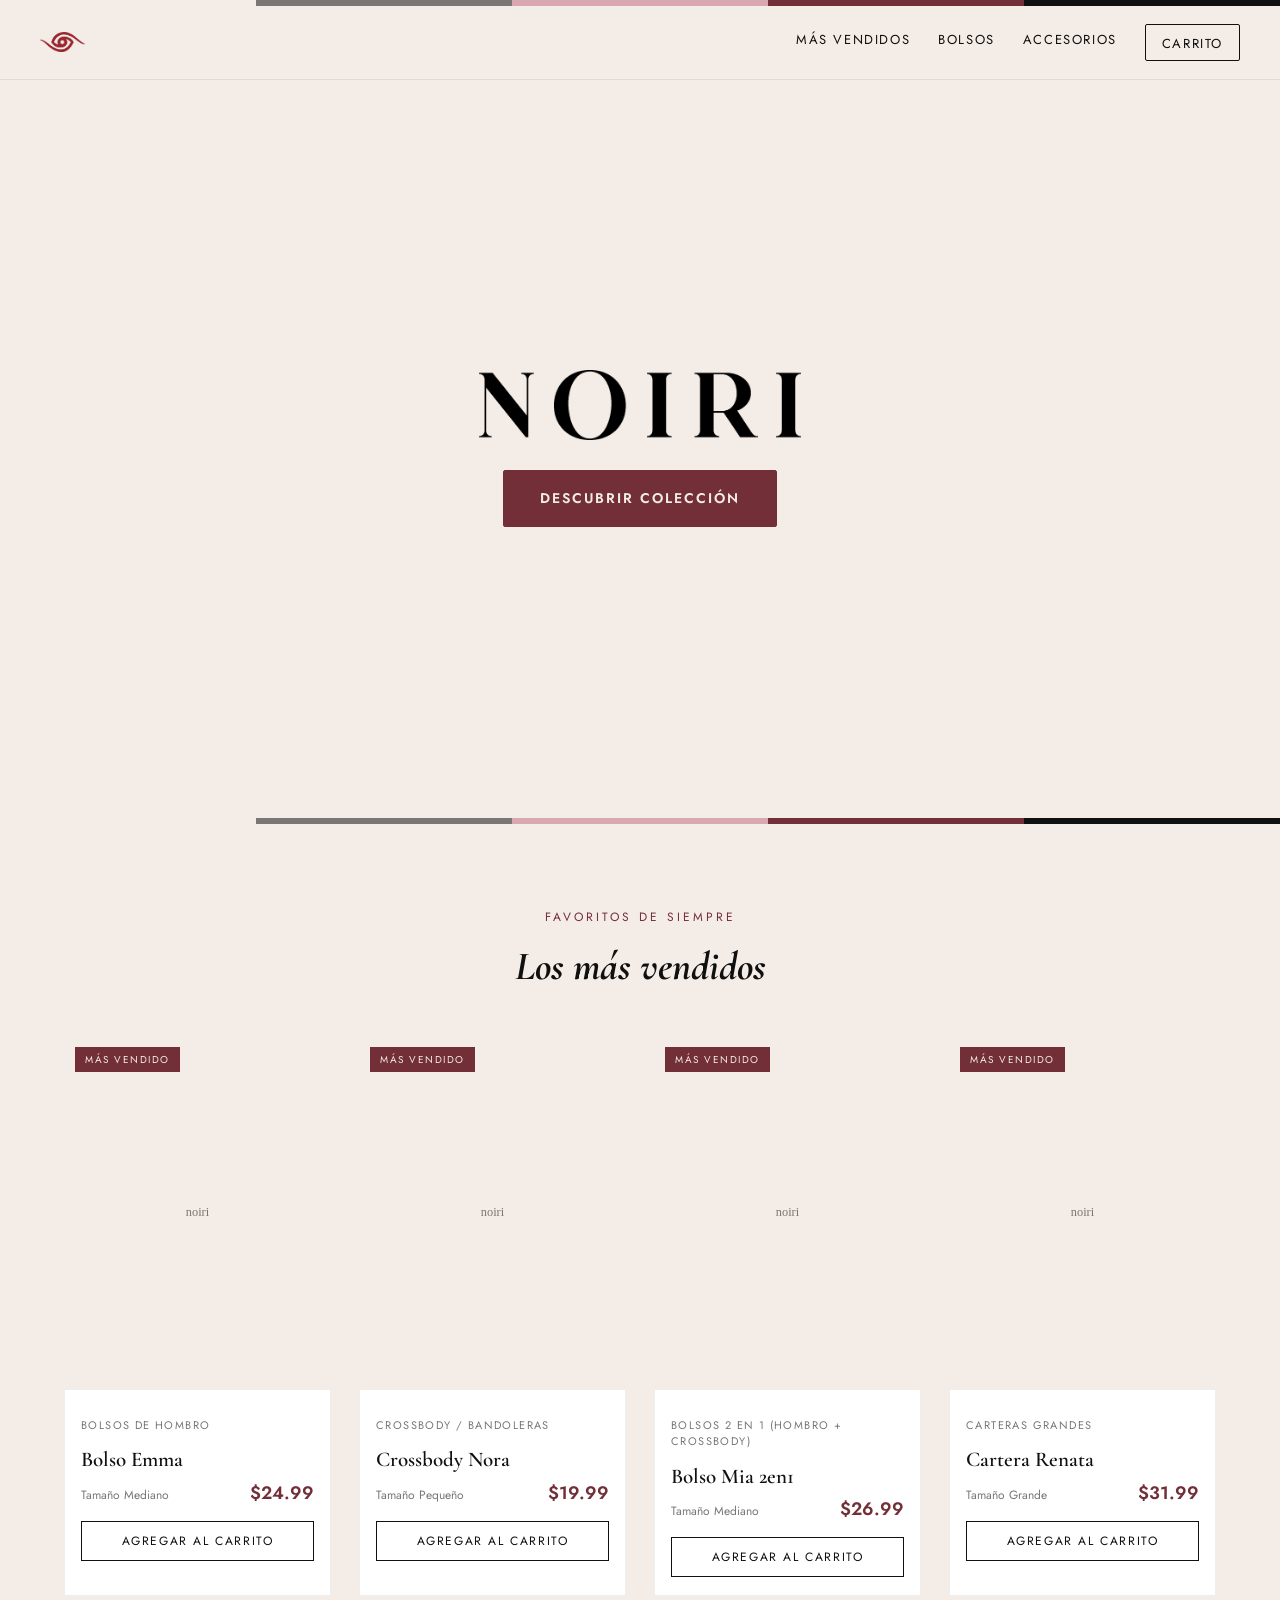
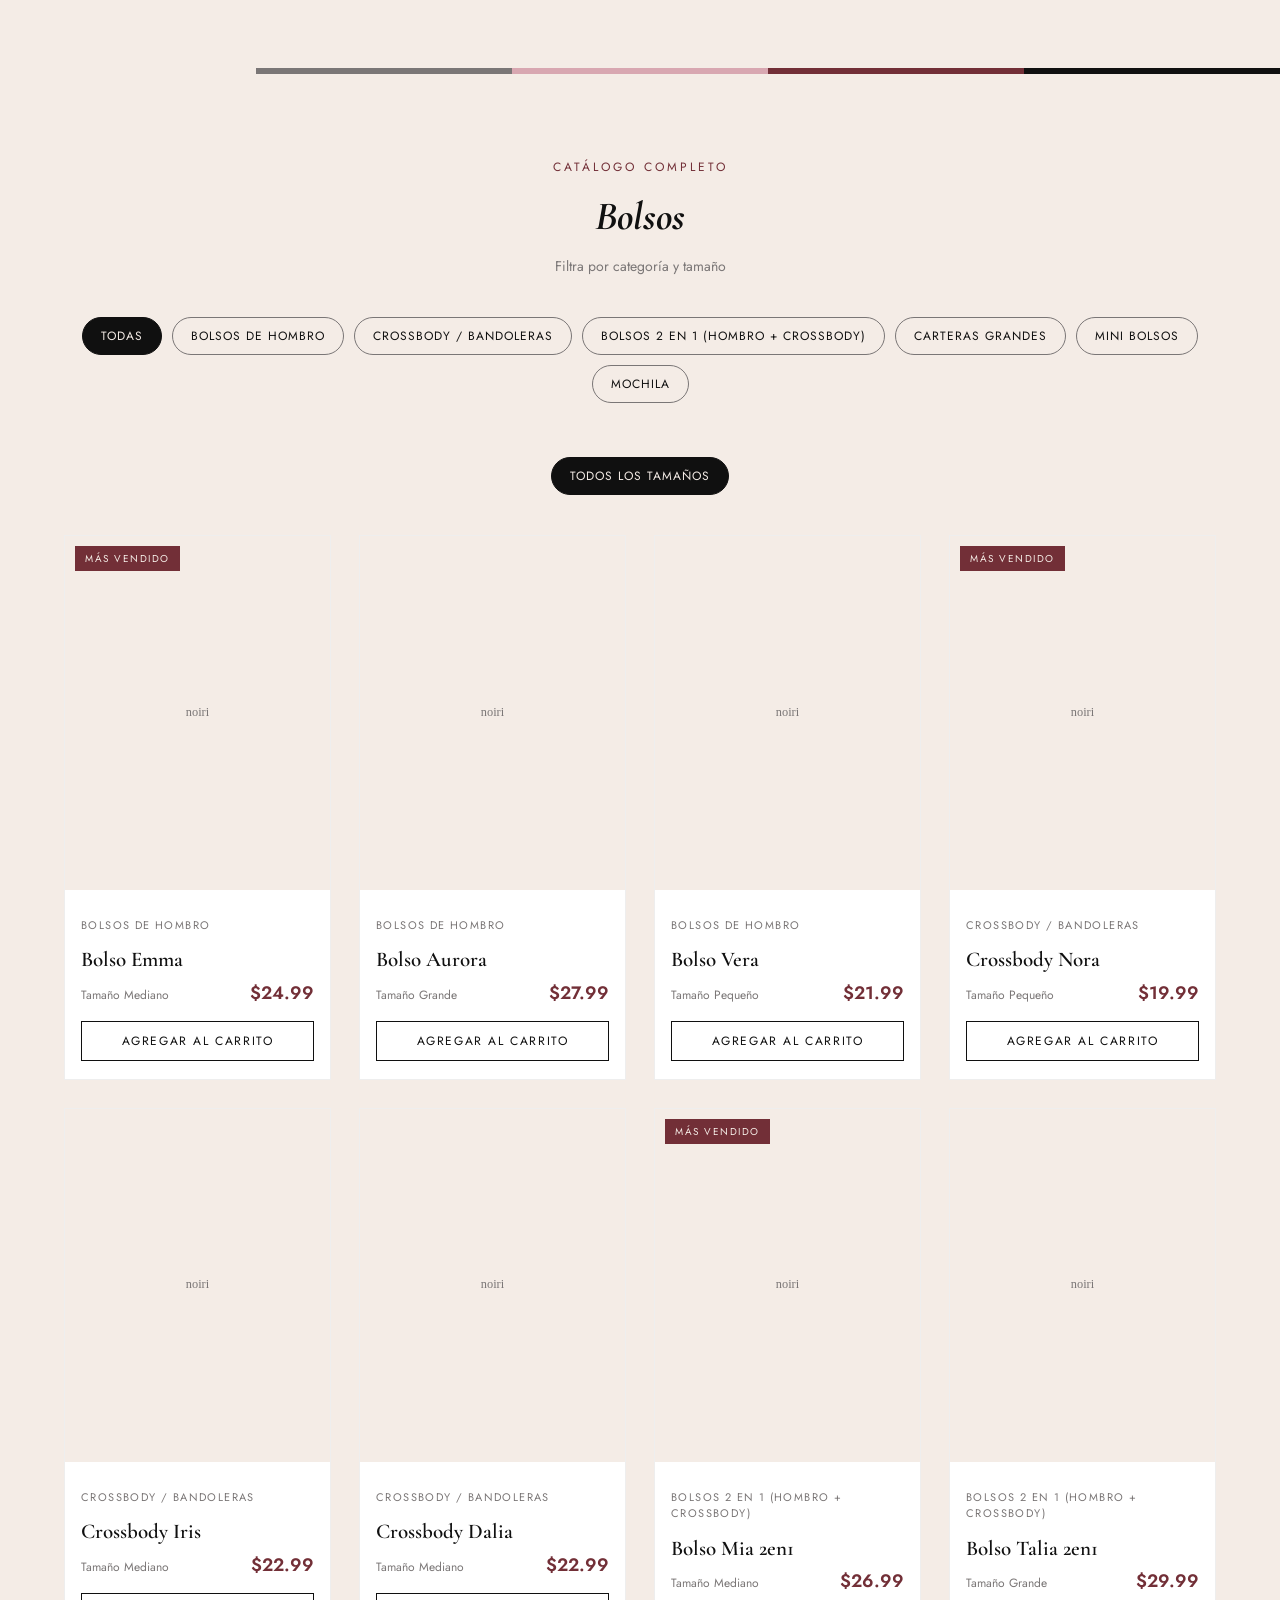
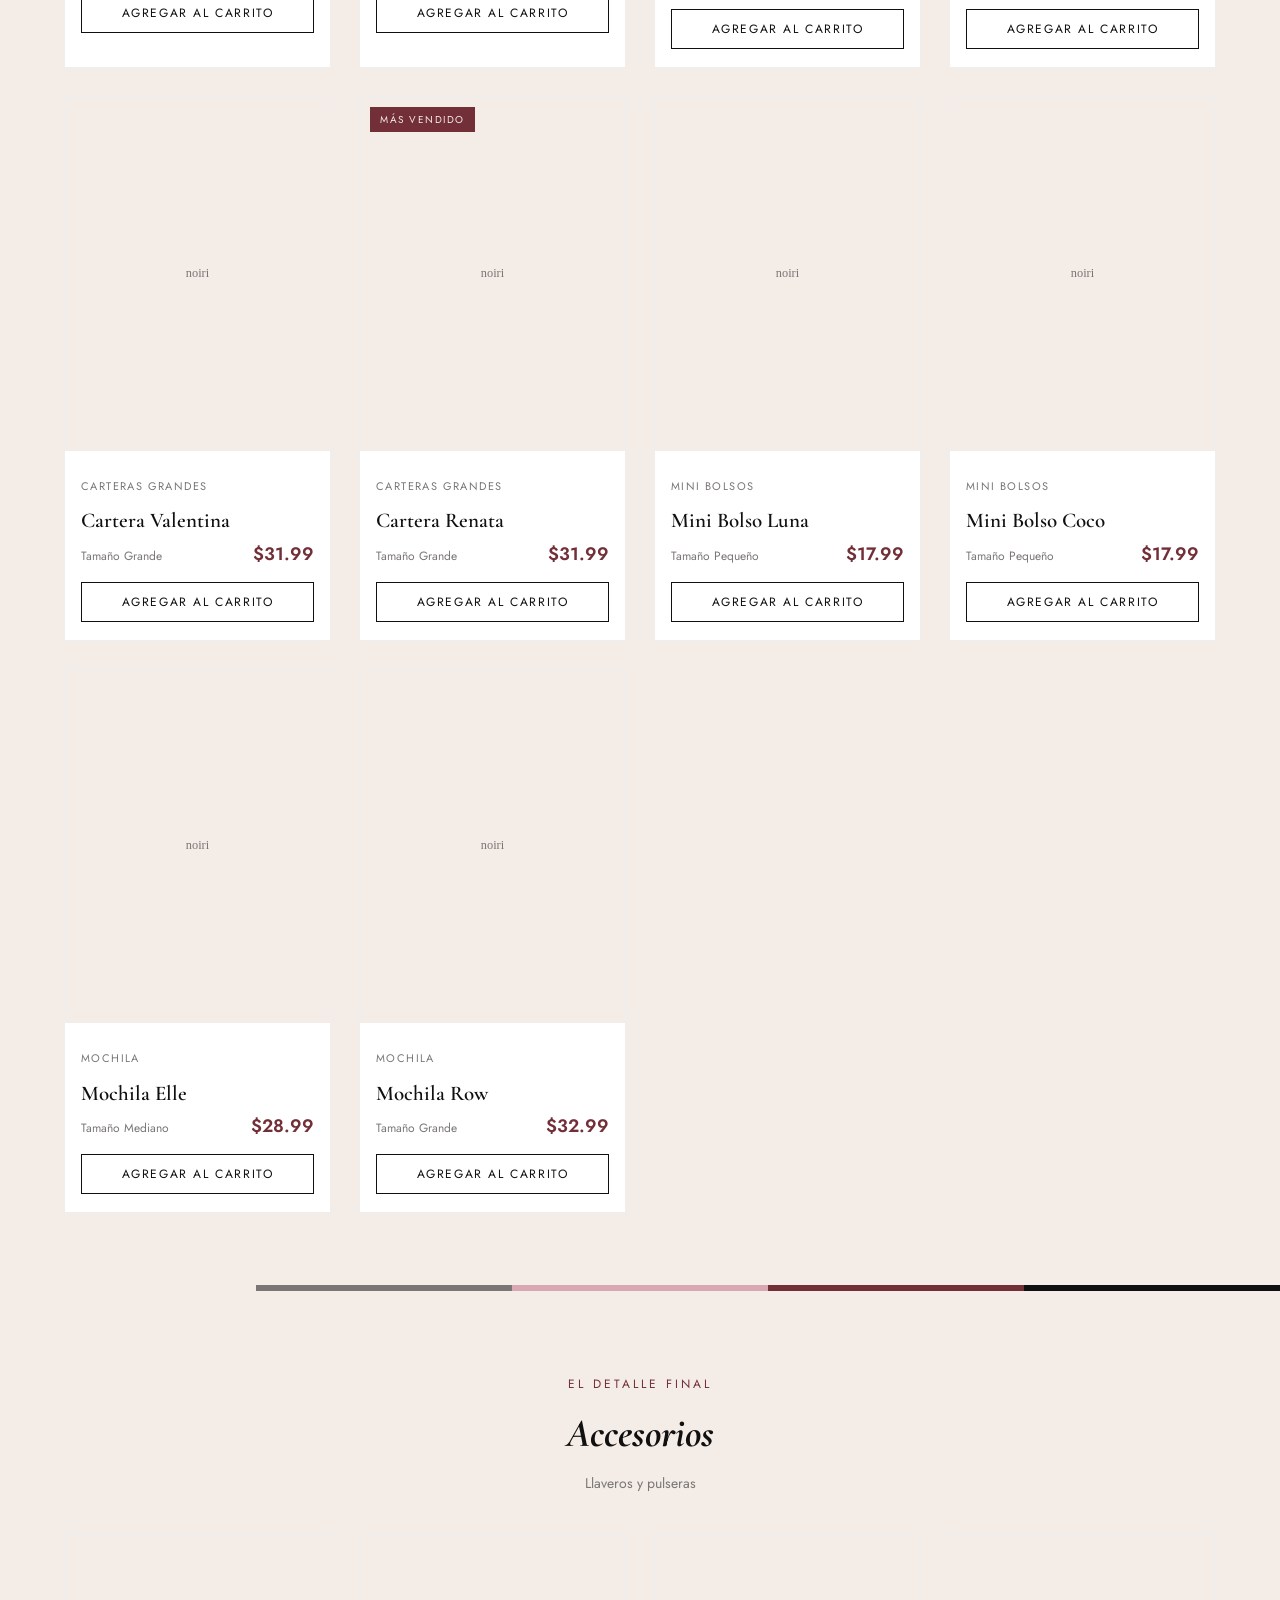
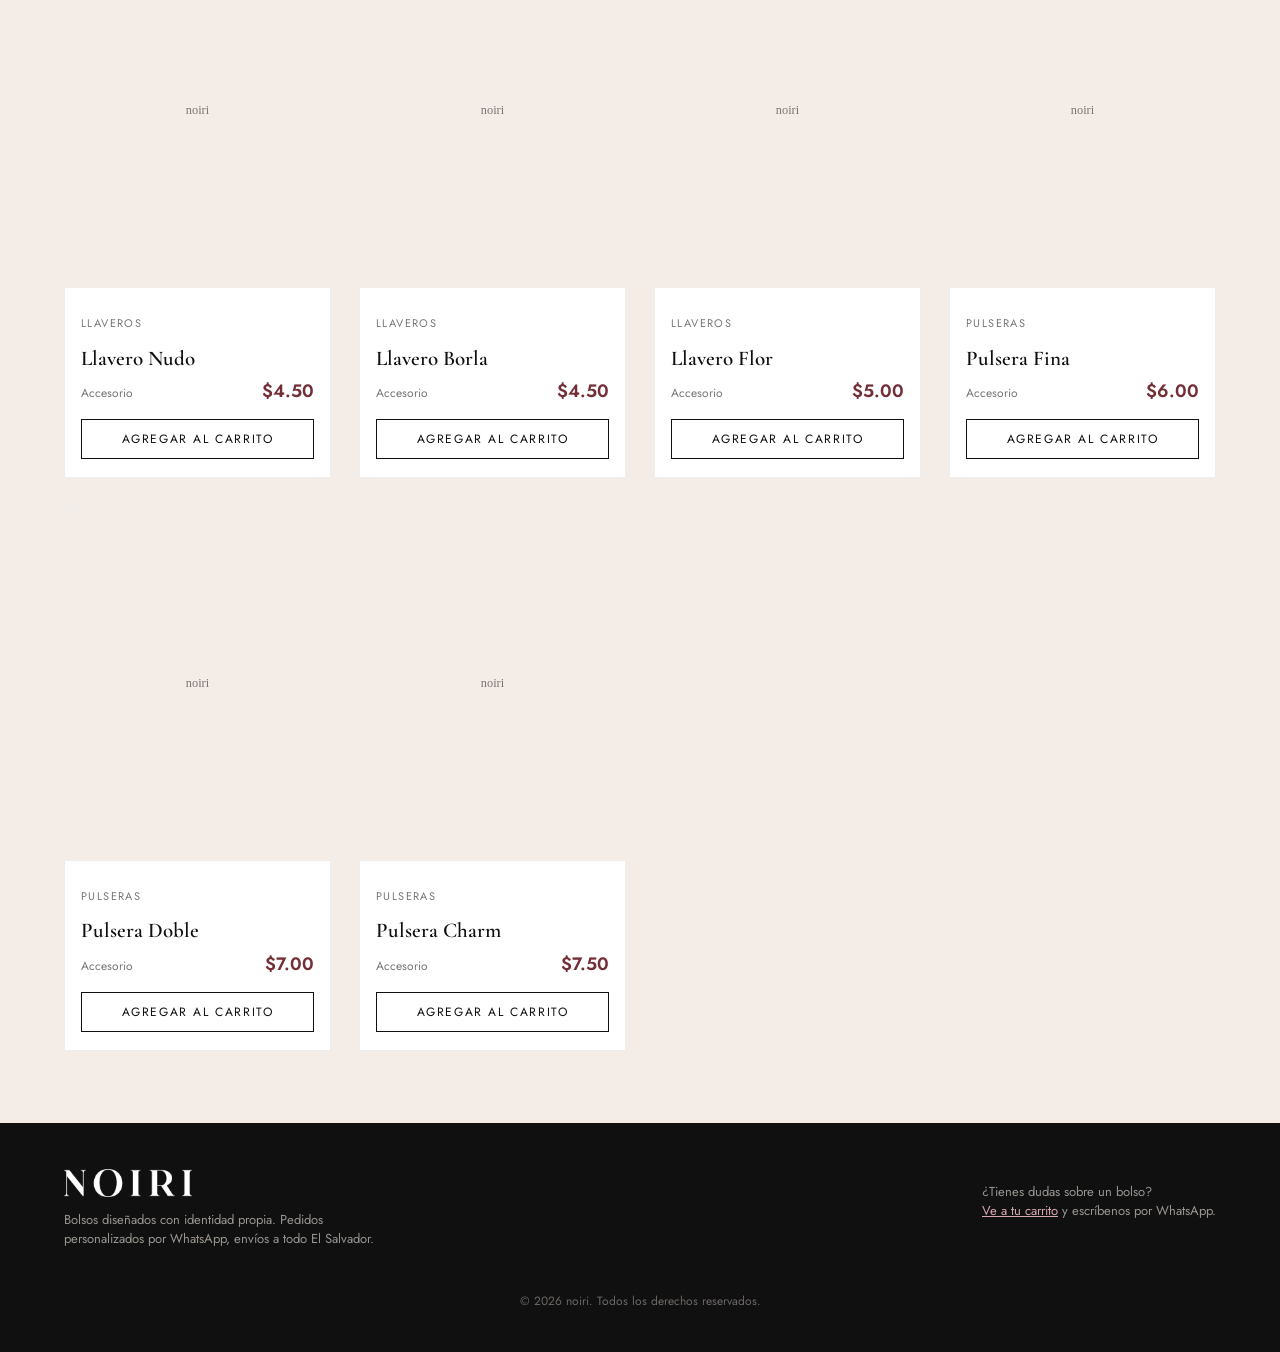
==== commit 123a3ea4: "Update index.html" ====
--- a/index.html
+++ b/index.html
@@ -33,14 +33,7 @@
 <section class="hero">
   <div class="hero-contenido">
     <p class="hero-logo"><img src="images/logo.png" alt="noiri"></p>
-    <h1>El bolso perfecto sí existe.</h1>
-    <p>Diseños modernos que combinan contigo, sin importar la ocasión.</p>
     <a href="#bolsos" class="btn-vino">Descubrir colección</a>
-    <p class="hero-confianza">
-      <span>Envíos nacionales</span>
-      <span>Compra segura</span>
-      <span>Calidad garantizada</span>
-    </p>
   </div>
 </section>
 
--- a/css/style.css
+++ b/css/style.css
@@ -80,7 +80,7 @@
   gap: 10px;
 }
 .logo img { height: 30px; width: auto; display: block; }
-.logo .logo-icono { height: 32px; }
+.logo .logo-icono { height: 20px; }
 .nav-principal {
   display: flex;
   gap: 28px;
@@ -141,8 +141,11 @@
 }
 
 /* -------------------- Héroe --------------------
-   Sin foto de fondo por ahora: solo color de marca + un resplandor
-   circular hecho en CSS detrás del wordmark "noiri". */
+   Color de marca + foto de portada (images/hero.webp) + un resplandor
+   circular en CSS detrás del wordmark "noiri" como acento decorativo. */
+/* -------------------- Héroe --------------------
+   Foto de fondo centrada, con un degradado beige radial detrás del
+   texto para que se lea bien sin importar el contenido de la imagen. */
 .hero {
   position: relative;
   min-height: 82vh;
@@ -150,37 +153,22 @@
   align-items: center;
   justify-content: center;
   text-align: center;
-  background: var(--beige);
-  overflow: hidden;
-}
-.hero::before {
-  content: "";
-  position: absolute;
-  top: 50%;
-  left: 50%;
-  width: 380px;
-  height: 380px;
-  transform: translate(-50%, -50%);
-  border-radius: 50%;
-  background: radial-gradient(circle, rgba(216,167,177,0.55) 0%, rgba(216,167,177,0.2) 45%, rgba(216,167,177,0) 72%);
-  filter: blur(10px);
-  pointer-events: none;
-  z-index: 0;
+  background:
+    radial-gradient(ellipse at center 25%, rgba(244,236,230,0.06) 0%, rgba(244,236,230,0.45) 35%, rgba(244,236,230,0.15) 60%, rgba(244,236,230,0) 78%),
+    var(--beige) url("../images/hero.webp") center center/cover no-repeat;
 }
 .hero-contenido {
-  position: relative;
-  z-index: 1;
   color: var(--negro);
   padding: 44px 40px;
   max-width: 560px;
   margin: 0 20px;
 }
 .hero-logo { margin: 0 auto 26px; text-align: center; }
-.hero-logo img { height: 56px; width: auto; margin: 0 auto; }
+.hero-logo img { height: 70px; width: auto; margin: 0 auto; }
 .hero h1 {
   font-family: var(--font-body);
   font-weight: 600;
-  font-size: clamp(30px, 4.2vw, 48px);
+  font-size: clamp(30px, 4.8vw, 48px);
   line-height: 1.2;
   margin: 0 0 16px;
   letter-spacing: 0.2px;
@@ -190,15 +178,15 @@
 .hero p {
   max-width: 420px;
   margin: 0 auto 30px;
-  font-size: 16px;
-  color: var(--gris);
+  font-size: 20px;
+  color: var(--negro);
   text-align: center;
 }
 .btn-vino {
   display: inline-block;
-  background: var(--rosado);
+  background: var(--vino);
   color: var(--beige);
-  border: 1px solid var(--rosado);
+  border: 1px solid var(--vino);
   padding: 17px 36px;
   font-size: 14px;
   letter-spacing: 2px;
@@ -207,12 +195,12 @@
   border-radius: var(--radio);
   transition: background var(--transicion), color var(--transicion), border-color var(--transicion);
 }
-.btn-vino:hover { background: var(--vino); border-color: var(--vino); color: var(--beige); }
+.btn-vino:hover { background: var(--rosado); border-color: var(--rosado); color: var(--beige); }
 .hero-confianza {
   margin-top: 30px;
-  font-size: 13px;
+  font-size: 16px;
   letter-spacing: 0.4px;
-  color: var(--gris);
+  color: var(--negro);
   display: flex;
   flex-wrap: nowrap;
   white-space: nowrap;
@@ -541,13 +529,8 @@
     min-height: 90vh;
     padding: 0 16px;
   }
-  .hero::before { width: 260px; height: 260px; }
   .hero-contenido { margin: 0; max-width: 100%; padding: 32px 24px; }
   .hero-confianza { justify-content: center; }
-}
-@media (max-width: 480px) {
-  .hero-confianza { flex-wrap: wrap; white-space: normal; }
-}
   .encabezado-fila.menu-abierto .nav-principal {
     display: flex;
     position: absolute;
@@ -562,3 +545,6 @@
   .linea-carrito { grid-template-columns: 70px 1fr; }
   .col-derecha-carrito { grid-column: 1 / -1; flex-direction: row; justify-content: space-between; align-items: center; text-align: left; }
 }
+@media (max-width: 480px) {
+  .hero-confianza { flex-wrap: wrap; white-space: normal; }
+}
